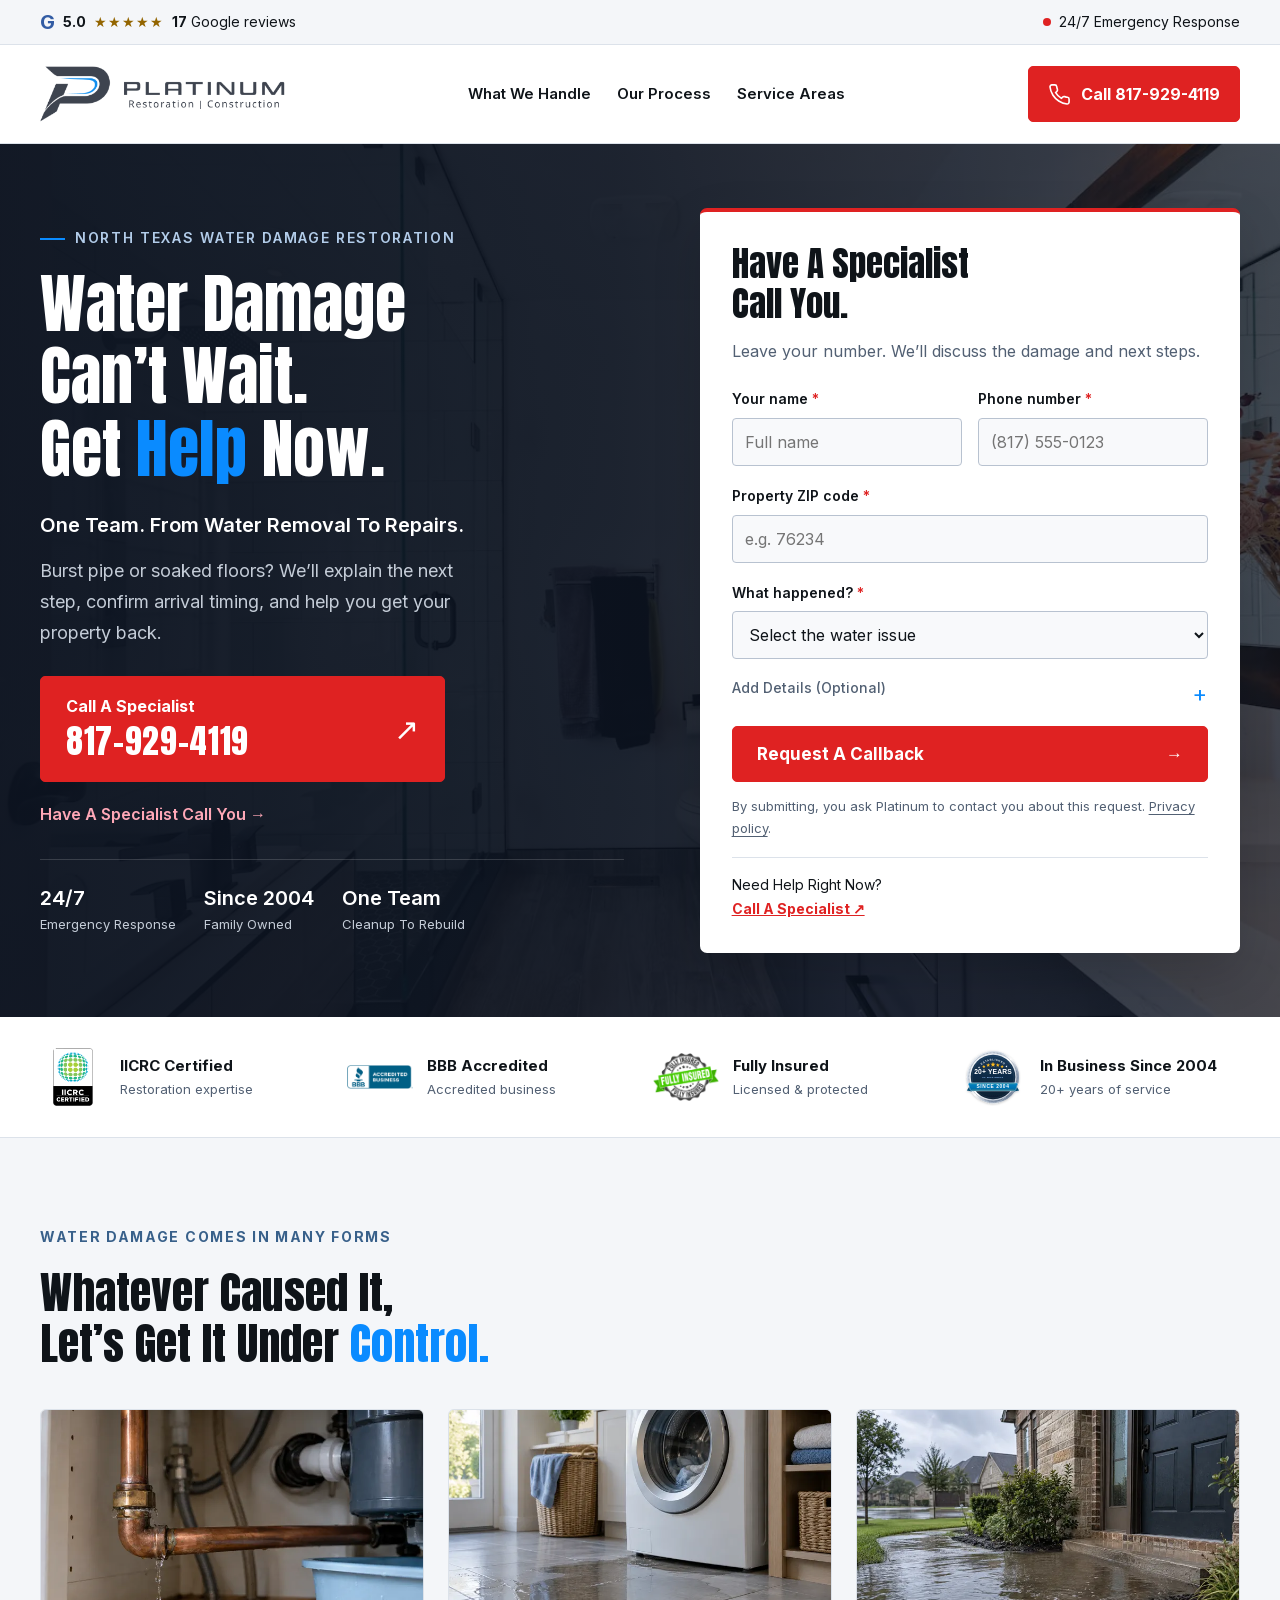
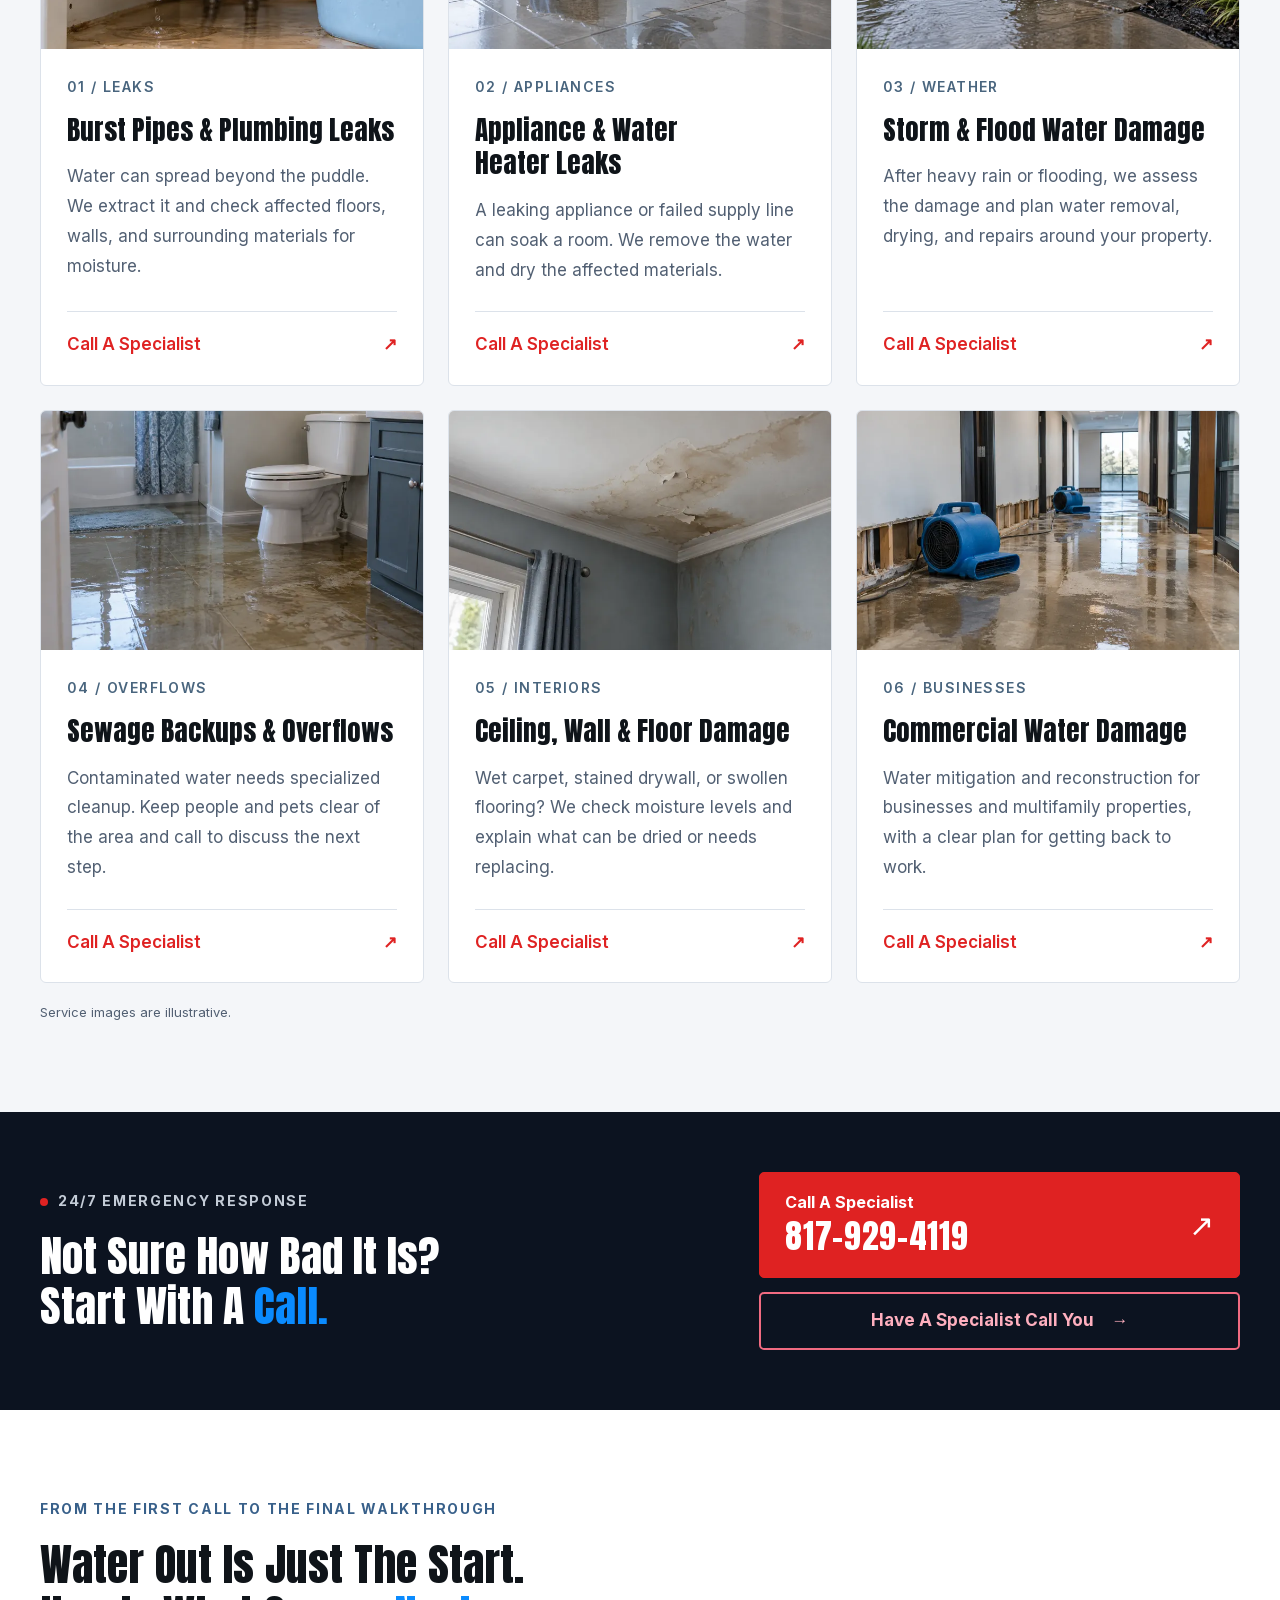
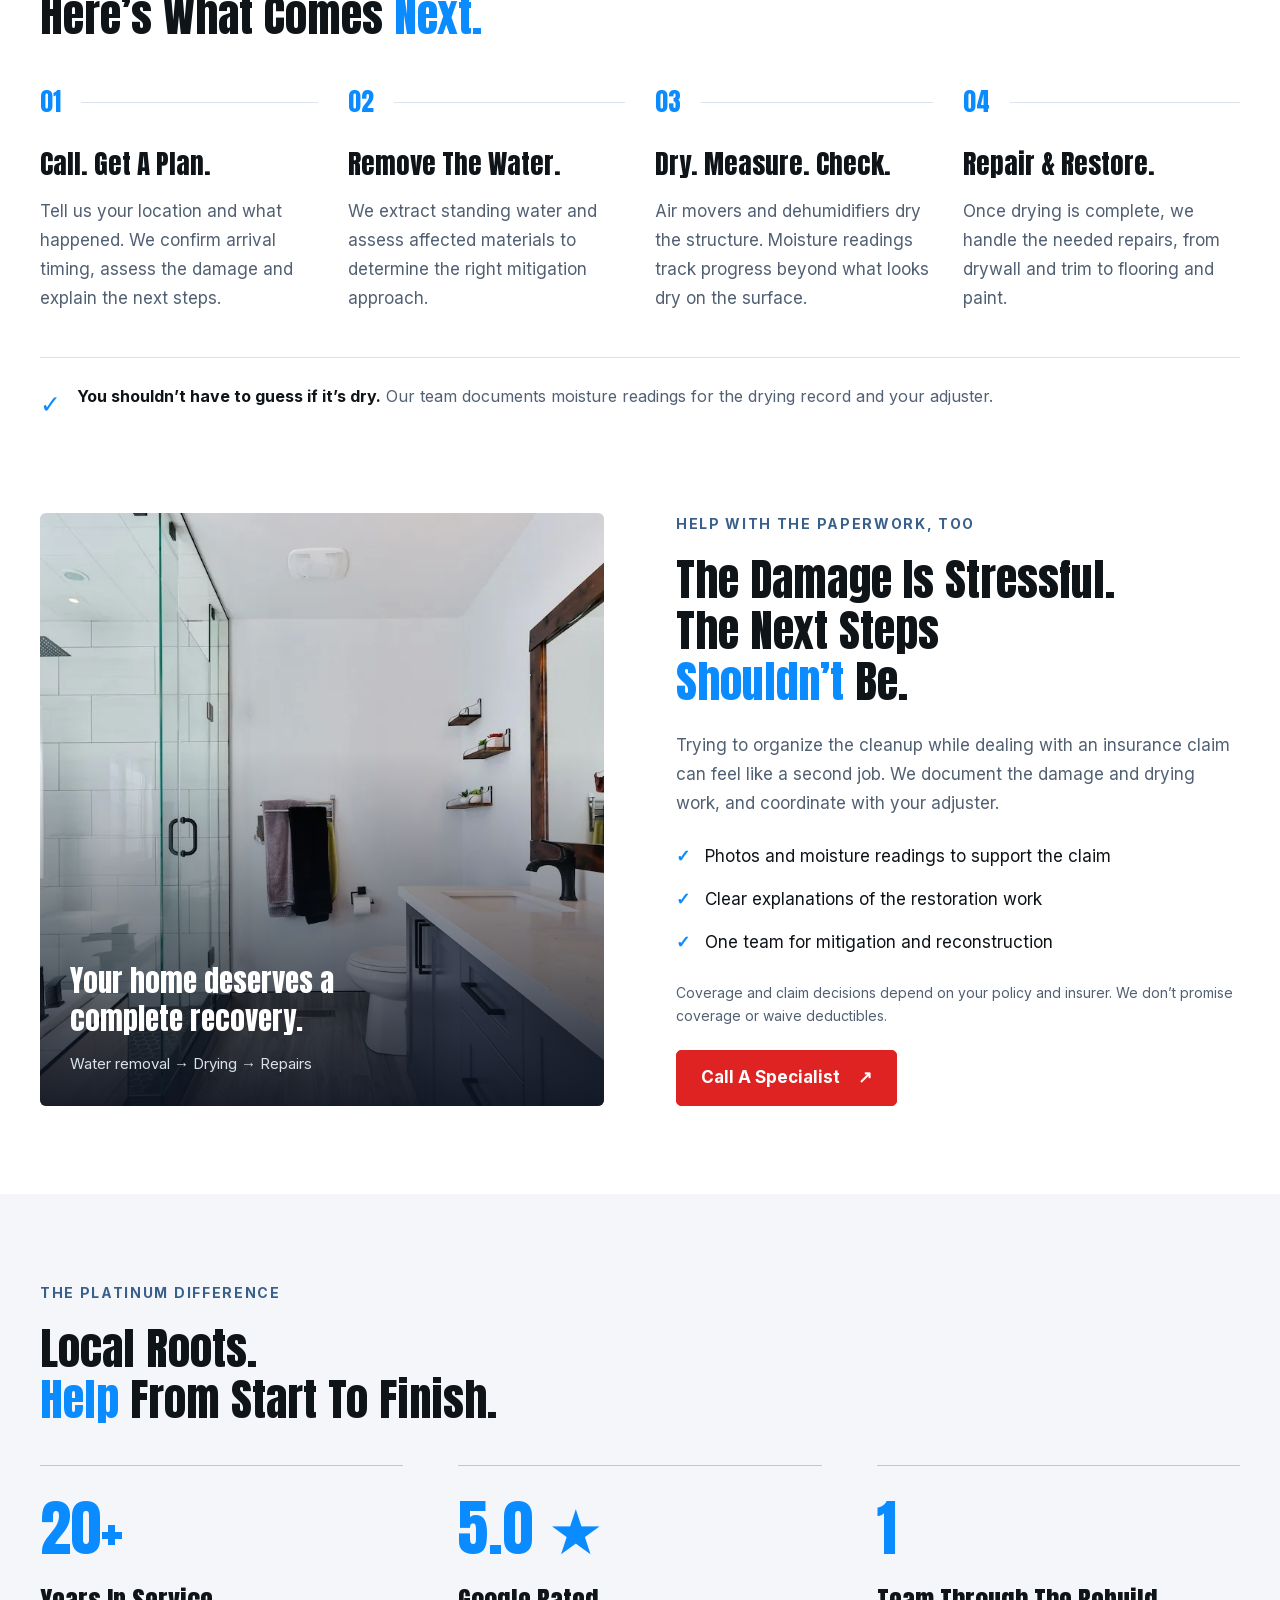
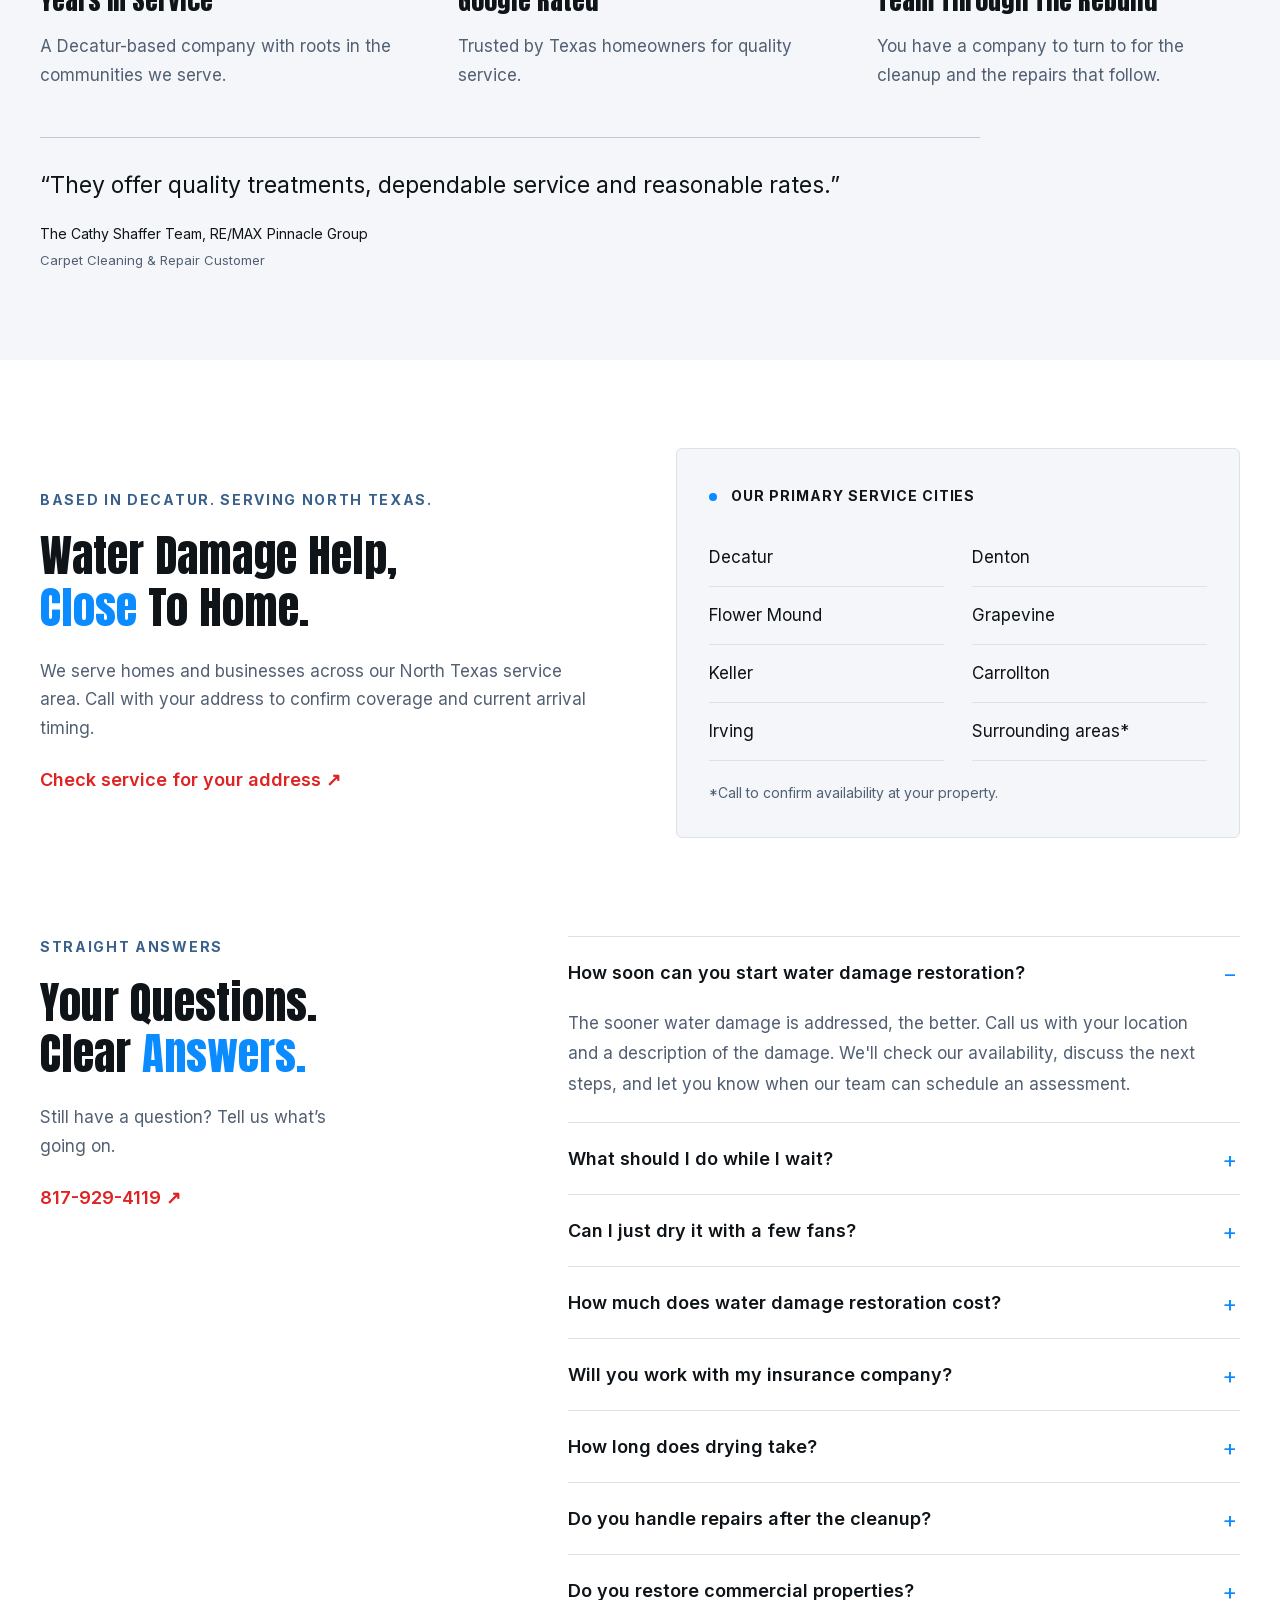
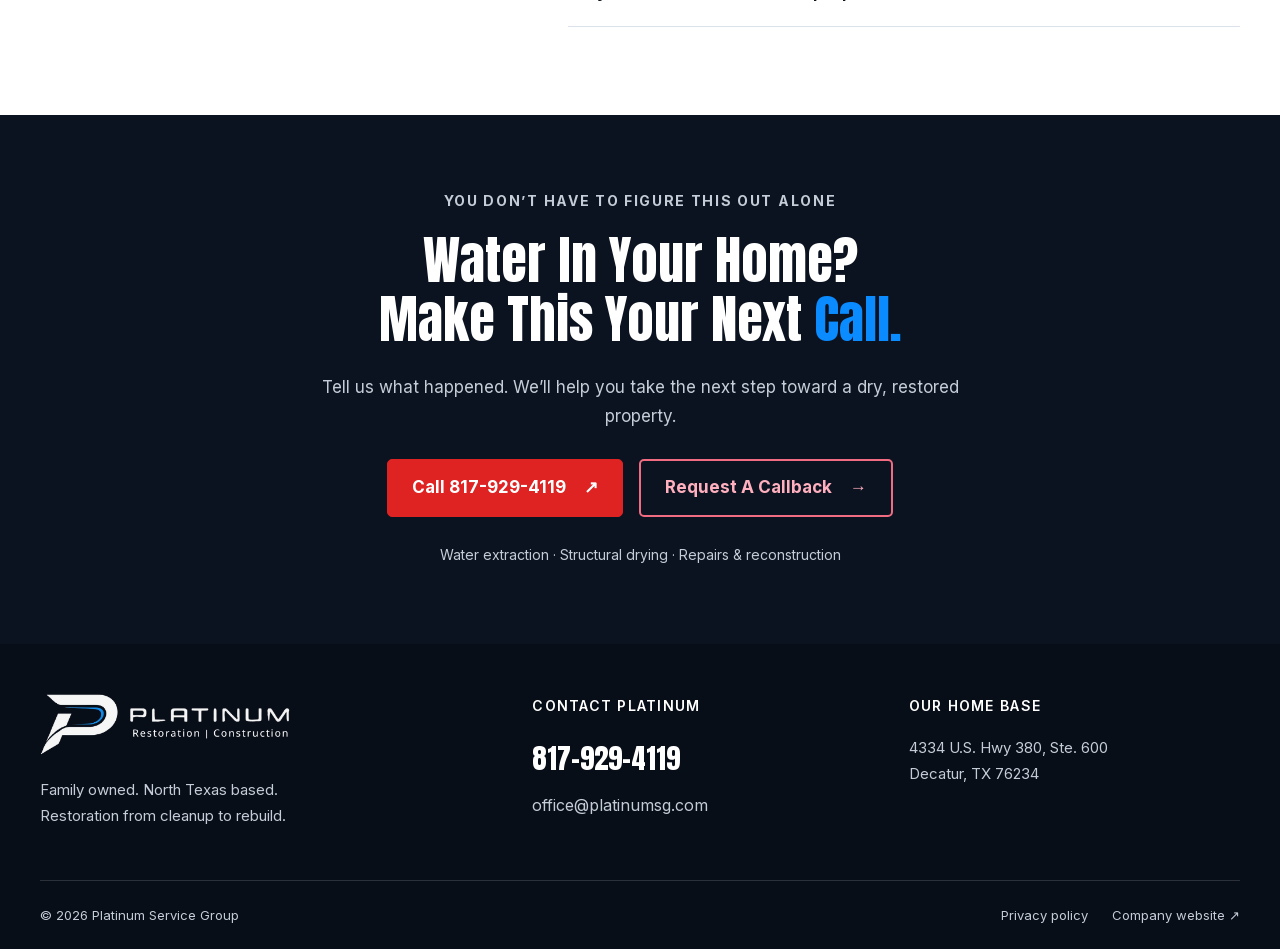
==== index.html @ e6ba88dd "first commit" ====
<!doctype html>

<html lang="en">
  <head>
    <meta charset="utf-8" />
    <meta content="width=device-width, initial-scale=1" name="viewport" />
    <link href="./assets/logo.png" rel="icon" />
    <script type="application/ld+json">
      {
        "@context": "https://schema.org",
        "@type": "HomeAndConstructionBusiness",
        "name": "Platinum Service Group",
        "telephone": "+1-817-929-4119",
        "email": "office@platinumsg.com",
        "url": "https://www.platinumsg.com/",
        "foundingDate": "2004",
        "address": {
          "@type": "PostalAddress",
          "streetAddress": "4334 U.S. Hwy 380, Ste. 600",
          "addressLocality": "Decatur",
          "addressRegion": "TX",
          "postalCode": "76234",
          "addressCountry": "US"
        },
        "areaServed": [
          "Decatur",
          "Denton",
          "Flower Mound",
          "Grapevine",
          "Keller",
          "Carrollton",
          "Irving"
        ],
        "hasOfferCatalog": {
          "@type": "OfferCatalog",
          "name": "Water damage restoration",
          "itemListElement": [
            {
              "@type": "Offer",
              "itemOffered": {
                "@type": "Service",
                "name": "Emergency water extraction"
              }
            },
            {
              "@type": "Offer",
              "itemOffered": {
                "@type": "Service",
                "name": "Structural drying and dehumidification"
              }
            },
            {
              "@type": "Offer",
              "itemOffered": {
                "@type": "Service",
                "name": "Water damage repair and reconstruction"
              }
            }
          ]
        }
      }
    </script>

    <meta
      content="Water damage in your North Texas home or business? Call Platinum 24/7 for water extraction, structural drying, insurance coordination and repairs. 817-929-4119."
      name="description"
    />
    <meta content="#0C1320" name="theme-color" />
    <meta
      content="Water damage? Let's get your home back."
      property="og:title"
    />
    <meta
      content="24/7 water damage restoration across North Texas. One team from water removal to repairs."
      property="og:description"
    />
    <meta content="website" property="og:type" />
    <title>
      Water Damage Restoration In North Texas | Platinum Service Group
    </title>

    <!-- Google tag (gtag.js) -->
    <script
      async
      src="https://www.googletagmanager.com/gtag/js?id=G-2SJR2HMK0T"
    ></script>
    <script>
      window.dataLayer = window.dataLayer || [];
      function gtag() {
        dataLayer.push(arguments);
      }
      gtag("js", new Date());

      gtag("config", "G-2SJR2HMK0T");
    </script>
    <!-- Google Ads phone conversion tracking -->
    <script>
      gtag("config", "AW-17642452622/cMzeCOD6ip0dEI7tydxB", {
        phone_conversion_number: "817-929-4119",
      });
    </script>
    <meta content="noindex,nofollow" name="robots" />
    <link
      as="font"
      crossorigin=""
      href="/assets/fonts/anton.woff2"
      rel="preload"
      type="font/woff2"
    />
    <link
      as="font"
      crossorigin=""
      href="/assets/fonts/inter.woff2"
      rel="preload"
      type="font/woff2"
    />
    <link href="/styles.css" rel="stylesheet" />
    <script defer="" src="/app.js"></script>
  </head>
  <body data-sveltekit-preload-data="hover">
    <div>
      <a class="skip" href="#main">Skip to content</a>
      <div class="review-bar">
        <div class="wrap">
          <a
            aria-label="5 out of 5, 17 Google reviews. View reviews"
            href="https://www.google.com/search?q=Platinum+Service+Group+Decatur+TX"
            rel="noopener"
            target="_blank"
            ><span aria-hidden="true" class="google-g">G</span>
            <strong>5.0</strong>
            <span aria-label="5 stars" class="stars">★★★★★</span>
            <span><b>17</b> Google reviews</span></a
          >
          <span class="review-bar-note"
            ><i class="dot"></i>24/7 Emergency Response</span
          >
        </div>
      </div>
      <header>
        <div class="wrap nav">
          <a aria-label="Platinum home" class="brand" href="/"
            ><img
              alt="Platinum Service Group · Restoration &amp; Construction"
              height="64"
              src="/assets/logo.png"
              width="258"
          /></a>
          <nav aria-label="Page navigation">
            <a href="#services">What We Handle</a>
            <a href="#process">Our Process</a>
            <a href="#areas">Service Areas</a>
          </nav>
          <a
            aria-label="Call Platinum at 817-929-4119"
            class="button nav-call"
            data-cta="phone"
            data-placement=""
            href="tel:+18179294119"
            ><svg aria-hidden="true" viewbox="0 0 24 24">
              <path
                d="M22 16.9v3a2 2 0 0 1-2.2 2 19.8 19.8 0 0 1-8.6-3.1 19.5 19.5 0 0 1-6-6A19.8 19.8 0 0 1 2.1 4.2 2 2 0 0 1 4.1 2h3a2 2 0 0 1 2 1.7c.1 1 .4 2 .7 2.9a2 2 0 0 1-.5 2.1L8 10a16 16 0 0 0 6 6l1.3-1.3a2 2 0 0 1 2.1-.5c.9.3 1.9.6 2.9.7a2 2 0 0 1 1.7 2z"
              ></path></svg
            ><span>Call <b>817-929-4119</b></span></a
          >
        </div>
      </header>
      <main id="main">
        <section class="hero">
          <div aria-hidden="true" class="hero-image"></div>
          <div class="wrap hero-grid">
            <div class="hero-copy">
              <div class="eyebrow light">
                <span class="line"></span>North Texas Water Damage Restoration
              </div>
              <h1>
                Water Damage<br />Can’t Wait.<br />Get <span>Help</span> Now.
              </h1>
              <p class="hero-lede">One Team. From Water Removal To Repairs.</p>
              <p class="hero-description">
                Burst pipe or soaked floors? We’ll explain the next step,
                confirm arrival timing, and help you get your property back.
              </p>
              <a
                class="button hero-call"
                data-cta="phone"
                data-placement="hero"
                href="tel:+18179294119"
                ><span>Call A Specialist<strong>817-929-4119</strong></span
                ><span aria-hidden="true">↗</span></a
              >
              <a class="hero-secondary" data-cta="callback" href="#request"
                >Have A Specialist Call You <span aria-hidden="true">→</span></a
              >
              <div class="hero-proof">
                <span><b>24/7</b>Emergency Response</span
                ><span><b>Since 2004</b>Family Owned</span
                ><span><b>One Team</b>Cleanup To Rebuild</span>
              </div>
            </div>
            <div class="request" id="request">
              <div class="form-top">
                <h2>Have A Specialist<br />Call You.</h2>
                <p>
                  Leave your number. We’ll discuss the damage and next steps.
                </p>
              </div>
              <form
                action="https://platinum-backend.vercel.app/api/contact"
                aria-label="Request a water damage callback"
                id="lead-form"
                method="post"
              >
                <input
                  name="service"
                  type="hidden"
                  value="Water damage restoration"
                />
                <input id="gclid" name="gclid" type="hidden" value="" />
                <div class="form-row">
                  <div>
                    <label for="name">Your name <span>*</span></label>
                    <input
                      autocomplete="name"
                      id="name"
                      maxlength="100"
                      name="name"
                      placeholder="Full name"
                      required=""
                    />
                  </div>
                  <div>
                    <label for="phone">Phone number <span>*</span></label>
                    <input
                      autocomplete="tel"
                      id="phone"
                      inputmode="tel"
                      maxlength="25"
                      minlength="10"
                      name="phone"
                      placeholder="(817) 555-0123"
                      required=""
                      type="tel"
                    />
                  </div>
                </div>
                <div class="zip-row">
                  <div>
                    <label for="zip">Property ZIP code <span>*</span></label>
                    <input
                      autocomplete="postal-code"
                      id="zip"
                      inputmode="numeric"
                      maxlength="5"
                      name="zip"
                      pattern="[0-9]{5}"
                      placeholder="e.g. 76234"
                      required=""
                      title="Enter a 5-digit ZIP code"
                      type="text"
                    />
                  </div>
                </div>
                <label for="damage">What happened? <span>*</span></label>
                <select id="damage" name="damage" required="">
                  <option value="">Select the water issue</option>
                  <option>Burst pipe or plumbing leak</option>
                  <option>Appliance or water heater leak</option>
                  <option>Storm or flood damage</option>
                  <option>Ceiling or roof leak</option>
                  <option>Sewage backup or overflow</option>
                  <option>Other / not sure</option>
                </select>
                <details class="optional-details">
                  <summary>Add Details (Optional)</summary>
                  <label for="message">Tell us a little more</label
                  ><textarea
                    id="message"
                    maxlength="2000"
                    name="message"
                    placeholder="Which rooms are affected? Is water still coming in?"
                    rows="2"
                  ></textarea>
                </details>
                <button class="button submit" type="submit">
                  Request A Callback <span aria-hidden="true">→</span>
                </button>
                <p class="consent">
                  By submitting, you ask Platinum to contact you about this
                  request.
                  <a
                    href="https://www.platinumsg.com/privacy-policy.html"
                    rel="noopener"
                    target="_blank"
                    >Privacy policy</a
                  >.
                </p>
                <div class="urgent">
                  Need Help Right Now?
                  <a
                    data-cta="phone"
                    data-placement="hero"
                    href="tel:+18179294119"
                    >Call A Specialist ↗</a
                  >
                </div>
                <div aria-hidden="true" class="honeypot">
                  <label for="website">Leave this empty</label
                  ><input
                    autocomplete="off"
                    id="website"
                    name="website"
                    tabindex="-1"
                  />
                </div>
                <div
                  aria-live="polite"
                  id="form-status"
                  role="status"
                  tabindex="-1"
                ></div>
                <noscript
                  ><p>
                    Please enable JavaScript to request a callback, or call
                    <a
                      data-cta="phone"
                      data-placement="hero"
                      href="tel:+18179294119"
                      >817-929-4119</a
                    >.
                  </p></noscript
                >
              </form>
            </div>
          </div>
        </section>
        <div class="trust-bar">
          <div class="wrap trust-grid">
            <div class="trust-item">
              <div class="trust-badge">
                <img
                  alt="IICRC Certified"
                  class="trust-badge-img"
                  decoding="async"
                  loading="lazy"
                  src="/assets/badges/icrccertifies.png"
                />
              </div>
              <div class="trust-info">
                <strong>IICRC Certified</strong>
                <small>Restoration expertise</small>
              </div>
            </div>
            <div class="trust-item">
              <div class="trust-badge">
                <img
                  alt="BBB Accredited Business"
                  class="trust-badge-img"
                  decoding="async"
                  loading="lazy"
                  src="/assets/badges/BBB.png"
                />
              </div>
              <div class="trust-info">
                <strong>BBB Accredited</strong>
                <small>Accredited business</small>
              </div>
            </div>
            <div class="trust-item">
              <div class="trust-badge">
                <img
                  alt="Fully Insured"
                  class="trust-badge-img"
                  decoding="async"
                  loading="lazy"
                  src="/assets/badges/fullyInsured.png"
                />
              </div>
              <div class="trust-info">
                <strong>Fully Insured</strong>
                <small>Licensed &amp; protected</small>
              </div>
            </div>
            <div class="trust-item">
              <div class="trust-badge">
                <img
                  alt="In Business Since 2004"
                  class="trust-badge-img"
                  decoding="async"
                  loading="lazy"
                  src="/assets/badges/since2004.svg"
                />
              </div>
              <div class="trust-info">
                <strong>In Business Since 2004</strong>
                <small>20+ years of service</small>
              </div>
            </div>
          </div>
        </div>
        <section class="section services" id="services">
          <div class="wrap">
            <div class="section-head">
              <div>
                <div class="eyebrow">WATER DAMAGE COMES IN MANY FORMS</div>
                <h2>
                  Whatever Caused It,<br />Let’s Get It Under
                  <span>Control.</span>
                </h2>
              </div>
            </div>
            <div class="service-grid">
              <article class="service-card">
                <img
                  alt="Illustration of a leaking pipe under a sink"
                  class="service-photo"
                  decoding="async"
                  height="400"
                  loading="lazy"
                  src="/assets/service-pipe.webp"
                  width="640"
                />
                <div class="service-card-copy">
                  <span class="service-icon">01 / LEAKS</span>
                  <h3>Burst Pipes &amp; Plumbing Leaks</h3>
                  <p>
                    Water can spread beyond the puddle. We extract it and check
                    affected floors, walls, and surrounding materials for
                    moisture.
                  </p>
                  <a
                    class="service-cta"
                    data-cta="phone"
                    data-placement="services"
                    href="tel:+18179294119"
                    >Call A Specialist <span aria-hidden="true">↗</span></a
                  >
                </div>
              </article>
              <article class="service-card">
                <img
                  alt="Illustration of water leaking around a washing machine"
                  class="service-photo"
                  decoding="async"
                  height="400"
                  loading="lazy"
                  src="/assets/service-appliance.webp"
                  width="640"
                />
                <div class="service-card-copy">
                  <span class="service-icon">02 / APPLIANCES</span>
                  <h3>Appliance &amp; Water Heater Leaks</h3>
                  <p>
                    A leaking appliance or failed supply line can soak a room.
                    We remove the water and dry the affected materials.
                  </p>
                  <a
                    class="service-cta"
                    data-cta="phone"
                    data-placement="services"
                    href="tel:+18179294119"
                    >Call A Specialist <span aria-hidden="true">↗</span></a
                  >
                </div>
              </article>
              <article class="service-card">
                <img
                  alt="Illustration of rainwater around a home after a storm"
                  class="service-photo"
                  decoding="async"
                  height="400"
                  loading="lazy"
                  src="/assets/service-storm.webp"
                  width="640"
                />
                <div class="service-card-copy">
                  <span class="service-icon">03 / WEATHER</span>
                  <h3>Storm &amp; Flood Water Damage</h3>
                  <p>
                    After heavy rain or flooding, we assess the damage and plan
                    water removal, drying, and repairs around your property.
                  </p>
                  <a
                    class="service-cta"
                    data-cta="phone"
                    data-placement="services"
                    href="tel:+18179294119"
                    >Call A Specialist <span aria-hidden="true">↗</span></a
                  >
                </div>
              </article>
              <article class="service-card">
                <img
                  alt="Illustration of bathroom water damage after an overflow"
                  class="service-photo"
                  decoding="async"
                  height="400"
                  loading="lazy"
                  src="/assets/service-sewage.webp"
                  width="640"
                />
                <div class="service-card-copy">
                  <span class="service-icon">04 / OVERFLOWS</span>
                  <h3>Sewage Backups &amp; Overflows</h3>
                  <p>
                    Contaminated water needs specialized cleanup. Keep people
                    and pets clear of the area and call to discuss the next
                    step.
                  </p>
                  <a
                    class="service-cta"
                    data-cta="phone"
                    data-placement="services"
                    href="tel:+18179294119"
                    >Call A Specialist <span aria-hidden="true">↗</span></a
                  >
                </div>
              </article>
              <article class="service-card">
                <img
                  alt="Illustration of water stains and peeling ceiling paint"
                  class="service-photo"
                  decoding="async"
                  height="400"
                  loading="lazy"
                  src="/assets/service-ceiling.webp"
                  width="640"
                />
                <div class="service-card-copy">
                  <span class="service-icon">05 / INTERIORS</span>
                  <h3>Ceiling, Wall &amp; Floor Damage</h3>
                  <p>
                    Wet carpet, stained drywall, or swollen flooring? We check
                    moisture levels and explain what can be dried or needs
                    replacing.
                  </p>
                  <a
                    class="service-cta"
                    data-cta="phone"
                    data-placement="services"
                    href="tel:+18179294119"
                    >Call A Specialist <span aria-hidden="true">↗</span></a
                  >
                </div>
              </article>
              <article class="service-card">
                <img
                  alt="Illustration of drying equipment in a commercial corridor"
                  class="service-photo"
                  decoding="async"
                  height="400"
                  loading="lazy"
                  src="/assets/service-commercial.webp"
                  width="640"
                />
                <div class="service-card-copy">
                  <span class="service-icon">06 / BUSINESSES</span>
                  <h3>Commercial Water Damage</h3>
                  <p>
                    Water mitigation and reconstruction for businesses and
                    multifamily properties, with a clear plan for getting back
                    to work.
                  </p>
                  <a
                    class="service-cta"
                    data-cta="phone"
                    data-placement="services"
                    href="tel:+18179294119"
                    >Call A Specialist <span aria-hidden="true">↗</span></a
                  >
                </div>
              </article>
            </div>
            <p class="image-note">Service images are illustrative.</p>
          </div>
        </section>
        <section aria-labelledby="call-banner-title" class="call-banner">
          <div class="wrap banner-grid">
            <div>
              <div class="eyebrow light">
                <i class="dot"></i>24/7 Emergency Response
              </div>
              <h2 id="call-banner-title">
                Not Sure How Bad It Is?<br />Start With A <span>Call.</span>
              </h2>
            </div>
            <div class="banner-actions">
              <a
                class="button call-number"
                data-cta="phone"
                data-placement="call-banner"
                href="tel:+18179294119"
                ><span>Call A Specialist<strong>817-929-4119</strong></span
                ><span aria-hidden="true">↗</span></a
              ><a class="button outline" data-cta="callback" href="#request"
                >Have A Specialist Call You <span aria-hidden="true">→</span></a
              >
            </div>
          </div>
        </section>
        <section class="section process" id="process">
          <div class="wrap">
            <div class="eyebrow light">
              FROM THE FIRST CALL TO THE FINAL WALKTHROUGH
            </div>
            <div class="section-head">
              <h2>
                Water Out Is Just The Start.<br />Here’s What Comes
                <span>Next.</span>
              </h2>
            </div>
            <div class="steps">
              <article>
                <div class="step-number">01</div>
                <h3>Call. Get A Plan.</h3>
                <p>
                  Tell us your location and what happened. We confirm arrival
                  timing, assess the damage and explain the next steps.
                </p>
              </article>
              <article>
                <div class="step-number">02</div>
                <h3>Remove The Water.</h3>
                <p>
                  We extract standing water and assess affected materials to
                  determine the right mitigation approach.
                </p>
              </article>
              <article>
                <div class="step-number">03</div>
                <h3>Dry. Measure. Check.</h3>
                <p>
                  Air movers and dehumidifiers dry the structure. Moisture
                  readings track progress beyond what looks dry on the surface.
                </p>
              </article>
              <article>
                <div class="step-number">04</div>
                <h3>Repair &amp; Restore.</h3>
                <p>
                  Once drying is complete, we handle the needed repairs, from
                  drywall and trim to flooring and paint.
                </p>
              </article>
            </div>
            <div class="process-note">
              <span class="check">✓</span>
              <p>
                <strong>You shouldn’t have to guess if it’s dry.</strong> Our
                team documents moisture readings for the drying record and your
                adjuster.
              </p>
            </div>
          </div>
        </section>
        <section class="section insurance">
          <div class="wrap split photo-split">
            <div class="photo">
              <img
                alt="Residential bathroom interior"
                height="800"
                loading="lazy"
                src="/assets/interior.webp"
                width="1200"
              />
              <div class="photo-label">
                <b>Your home deserves a complete recovery.</b>
                <span>Water removal → Drying → Repairs</span>
              </div>
            </div>
            <div>
              <div class="eyebrow">HELP WITH THE PAPERWORK, TOO</div>
              <h2>
                The Damage Is Stressful.<br />The Next Steps<br /><span
                  >Shouldn’t</span
                >
                Be.
              </h2>
              <p>
                Trying to organize the cleanup while dealing with an insurance
                claim can feel like a second job. We document the damage and
                drying work, and coordinate with your adjuster.
              </p>
              <ul class="checks">
                <li>Photos and moisture readings to support the claim</li>
                <li>Clear explanations of the restoration work</li>
                <li>One team for mitigation and reconstruction</li>
              </ul>
              <p class="fine">
                Coverage and claim decisions depend on your policy and insurer.
                We don’t promise coverage or waive deductibles.
              </p>
              <a
                class="button"
                data-cta="phone"
                data-placement="section"
                href="tel:+18179294119"
                >Call A Specialist <span aria-hidden="true">↗</span></a
              >
            </div>
          </div>
        </section>
        <section class="why section">
          <div class="wrap">
            <div class="eyebrow">THE PLATINUM DIFFERENCE</div>
            <div class="section-head">
              <h2>Local Roots.<br /><span>Help</span> From Start To Finish.</h2>
            </div>
            <div class="why-grid">
              <article>
                <strong>20+</strong>
                <h3>Years In Service</h3>
                <p>
                  A Decatur-based company with roots in the communities we
                  serve.
                </p>
              </article>
              <article>
                <strong>5.0 ★</strong>
                <h3>Google Rated</h3>
                <p>Trusted by Texas homeowners for quality service.</p>
              </article>
              <article>
                <strong>1</strong>
                <h3>Team Through The Rebuild</h3>
                <p>
                  You have a company to turn to for the cleanup and the repairs
                  that follow.
                </p>
              </article>
            </div>
            <div class="review">
              <div>
                <blockquote>
                  “They offer quality treatments, dependable service and
                  reasonable rates.”
                </blockquote>
                <p>
                  The Cathy Shaffer Team, RE/MAX Pinnacle Group<span
                    >Carpet Cleaning &amp; Repair Customer</span
                  >
                </p>
              </div>
            </div>
          </div>
        </section>
        <section class="section areas" id="areas">
          <div class="wrap split">
            <div>
              <div class="eyebrow">BASED IN DECATUR. SERVING NORTH TEXAS.</div>
              <h2>Water Damage Help,<br /><span>Close</span> To Home.</h2>
              <p>
                We serve homes and businesses across our North Texas service
                area. Call with your address to confirm coverage and current
                arrival timing.
              </p>
              <a
                class="text-link"
                data-cta="phone"
                data-placement="areas"
                href="tel:+18179294119"
                >Check service for your address ↗</a
              >
            </div>
            <div class="area-panel">
              <span class="area-label"
                ><i class="dot"></i> OUR PRIMARY SERVICE CITIES</span
              >
              <div class="cities">
                <span>Decatur</span> <span>Denton</span>
                <span>Flower Mound</span> <span>Grapevine</span>
                <span>Keller</span> <span>Carrollton</span> <span>Irving</span>
                <span>Surrounding areas*</span>
              </div>
              <p>*Call to confirm availability at your property.</p>
            </div>
          </div>
        </section>
        <section class="section faq" id="questions">
          <div class="wrap faq-grid">
            <div>
              <div class="eyebrow">STRAIGHT ANSWERS</div>
              <h2>Your Questions.<br />Clear <span>Answers.</span></h2>
              <p>Still have a question? Tell us what’s going on.</p>
              <a
                class="text-link"
                data-cta="phone"
                data-placement="questions"
                href="tel:+18179294119"
                >817-929-4119 ↗</a
              >
            </div>
            <div class="questions">
              <details open="">
                <summary>
                  How soon can you start water damage restoration?
                </summary>
                <p>
                  The sooner water damage is addressed, the better. Call us with
                  your location and a description of the damage. We'll check our
                  availability, discuss the next steps, and let you know when
                  our team can schedule an assessment.
                </p>
              </details>
              <details>
                <summary>What should I do while I wait?</summary>
                <p>
                  Keep people and pets out of the affected area. If you can
                  reach the water shutoff safely, stop the source. Don’t enter
                  standing water near electrical equipment or walk beneath a
                  sagging ceiling. Call us and explain what you’re seeing. If
                  there is an immediate danger, contact emergency services.
                </p>
              </details>
              <details>
                <summary>Can I just dry it with a few fans?</summary>
                <p>
                  Surface drying may leave moisture under flooring or inside
                  walls. A professional assessment checks affected materials and
                  helps determine what equipment and repairs are needed. We use
                  moisture readings to follow the drying progress.
                </p>
              </details>
              <details>
                <summary>How much does water damage restoration cost?</summary>
                <p>
                  It depends on the area affected, the materials involved, the
                  water conditions and the repairs needed. An assessment helps
                  establish the scope. Call us to discuss your situation and the
                  next step.
                </p>
              </details>
              <details>
                <summary>Will you work with my insurance company?</summary>
                <p>
                  Yes. We document the damage and restoration work and
                  coordinate with your adjuster. Your insurer determines
                  coverage based on your policy and the cause of the loss.
                </p>
              </details>
              <details>
                <summary>How long does drying take?</summary>
                <p>
                  The timeline depends on how much water is present and which
                  materials are affected. We check moisture readings during
                  drying and use those results to determine when the structure
                  is ready for the next step.
                </p>
              </details>
              <details>
                <summary>Do you handle repairs after the cleanup?</summary>
                <p>
                  Yes. Platinum provides reconstruction as well as water
                  mitigation, including affected flooring, drywall, trim and
                  paint. We’ll discuss the repair scope after assessing the
                  damage.
                </p>
              </details>
              <details>
                <summary>Do you restore commercial properties?</summary>
                <p>
                  Yes. We provide water damage mitigation and reconstruction for
                  commercial and multifamily properties as well as homes. Call
                  with your property type, location and the extent of the
                  damage.
                </p>
              </details>
            </div>
          </div>
        </section>
        <section class="final-cta">
          <div class="wrap">
            <div class="eyebrow light">
              YOU DON’T HAVE TO FIGURE THIS OUT ALONE
            </div>
            <h2>
              Water In Your Home?<br />Make This Your Next <span>Call.</span>
            </h2>
            <p>
              Tell us what happened. We’ll help you take the next step toward a
              dry, restored property.
            </p>
            <div class="final-actions">
              <a
                class="button"
                data-cta="phone"
                data-placement="final-cta"
                href="tel:+18179294119"
                >Call 817-929-4119 <span aria-hidden="true">↗</span></a
              >
              <a class="button outline" data-cta="callback" href="#request"
                >Request A Callback <span aria-hidden="true">→</span></a
              >
            </div>
            <span class="final-note"
              >Water extraction · Structural drying · Repairs &amp;
              reconstruction</span
            >
          </div>
        </section>
      </main>
      <footer>
        <div class="wrap footer-grid">
          <div>
            <img
              alt="Platinum Service Group · Restoration &amp; Construction"
              height="62"
              src="/assets/logo-white.png"
              width="250"
            />
            <p>
              Family owned. North Texas based.<br />Restoration from cleanup to
              rebuild.
            </p>
          </div>
          <div>
            <strong>CONTACT PLATINUM</strong>
            <a data-cta="phone" data-placement="" href="tel:+18179294119"
              >817-929-4119</a
            >
            <a href="mailto:office@platinumsg.com">office@platinumsg.com</a>
          </div>
          <div>
            <strong>OUR HOME BASE</strong>
            <p>4334 U.S. Hwy 380, Ste. 600<br />Decatur, TX 76234</p>
          </div>
        </div>
        <div class="wrap footer-bottom">
          <span>© 2026 Platinum Service Group</span>
          <div>
            <a href="https://www.platinumsg.com/privacy-policy.html"
              >Privacy policy</a
            >
            <a href="https://www.platinumsg.com/">Company website ↗</a>
          </div>
        </div>
      </footer>
      <div class="mobile-bar">
        <div class="mobile-call-status">
          <i class="dot"></i>
          <span>WATER DAMAGE?<strong>We’re available 24/7.</strong></span>
        </div>
        <a
          aria-label="Call Platinum now at 817-929-4119"
          class="button"
          data-cta="phone"
          data-placement="sticky"
          href="tel:+18179294119"
          ><svg aria-hidden="true" viewbox="0 0 24 24">
            <path
              d="M22 16.9v3a2 2 0 0 1-2.2 2 19.8 19.8 0 0 1-8.6-3.1 19.5 19.5 0 0 1-6-6A19.8 19.8 0 0 1 2.1 4.2 2 2 0 0 1 4.1 2h3a2 2 0 0 1 2 1.7c.1 1 .4 2 .7 2.9a2 2 0 0 1-.5 2.1L8 10a16 16 0 0 0 6 6l1.3-1.3a2 2 0 0 1 2.1-.5c.9.3 1.9.6 2.9.7a2 2 0 0 1 1.7 2z"
            ></path>
          </svg>
          <span>CALL NOW<strong>817-929-4119</strong></span></a
        >
      </div>
    </div>
  </body>
</html>
---- styles.css ----
@font-face {
  font-family: Inter;
  src: url("/assets/fonts/inter.woff2") format("woff2");
  font-weight: 400 700;
  font-display: swap;
}
@font-face {
  font-family: Anton;
  src: url("/assets/fonts/anton.woff2") format("woff2");
  font-weight: 400;
  font-display: swap;
}
:root {
  --navy: #0c1320;
  --ink: #0f1419;
  --blue: #0a8bff;
  --blue-light: #0a8bff;
  --red: #df2222;
  --red-hover: #b91919;
  --muted: #526073;
  --fog: #f4f6f9;
  --line: #dce2ea;
  --silver: #c4ccd7;
}
* {
  box-sizing: border-box;
}
html {
  scroll-behavior: smooth;
  scroll-padding-top: 110px;
}
body {
  margin: 0;
  font:
    17px/1.7 Inter,
    Arial,
    sans-serif;
  color: var(--ink);
  background: white;
}
a {
  color: inherit;
}
button,
input,
select,
textarea {
  font: inherit;
}
button,
a,
input,
select,
textarea,
summary {
  -webkit-tap-highlight-color: transparent;
}
a,
button {
  touch-action: manipulation;
}
a:focus-visible,
button:focus-visible,
summary:focus-visible {
  outline: 3px solid var(--blue);
  outline-offset: 5px;
}
img {
  max-width: 100%;
  display: block;
}
svg {
  width: 23px;
  height: 23px;
  fill: none;
  stroke: currentColor;
  stroke-width: 1.7;
  flex: none;
}
.wrap {
  width: min(1200px, calc(100% - 80px));
  margin-inline: auto;
}
h1,
h2,
h3 {
  font-family: Anton, Arial, sans-serif;
  font-weight: 400;
  line-height: 1.14;
  letter-spacing: -0.025em;
  text-wrap: balance;
  margin: 0 0 24px;
}
h1 {
  font-size: clamp(58px, 5.3vw, 78px);
}
h2 {
  font-size: clamp(36px, 3.5vw, 50px);
}
h3 {
  font-size: 27px;
  line-height: 1.25;
  margin-bottom: 16px;
}
h1 span {
  color: var(--blue-light);
}
h2 span {
  color: var(--blue);
}
p {
  margin: 0 0 22px;
}
.section {
  padding: 88px 0;
}
.split {
  display: grid;
  grid-template-columns: 1fr 1fr;
  gap: 72px;
  align-items: center;
}
.eyebrow {
  font-size: 14px;
  font-weight: 700;
  letter-spacing: 0.12em;
  line-height: 1.5;
  text-transform: uppercase;
  color: #38608a;
  margin-bottom: 20px;
}
.eyebrow.light {
  color: var(--silver);
}
.dot {
  display: inline-block;
  width: 8px;
  height: 8px;
  border-radius: 50%;
  background: var(--red);
  margin-right: 10px;
  flex: none;
}
.line {
  display: inline-block;
  vertical-align: middle;
  width: 25px;
  height: 2px;
  background: var(--blue-light);
  margin-right: 10px;
}
.button {
  display: inline-flex;
  gap: 18px;
  justify-content: center;
  align-items: center;
  min-height: 56px;
  padding: 15px 24px;
  font-size: 17px;
  font-weight: 700;
  line-height: 1.4;
  color: #fff;
  background: var(--red);
  border: 1px solid var(--red);
  border-radius: 5px;
  text-decoration: none;
  cursor: pointer;
  transition: background 0.16s;
}
.button:hover {
  background: var(--red-hover);
  border-color: var(--red-hover);
}
.button:disabled {
  cursor: wait;
  opacity: 0.75;
}
.outline {
  color: var(--red);
  background: transparent;
  border: 2px solid var(--red);
}
.outline:hover {
  color: #fff;
}
.text-link,
.hero-secondary,
.service-cta {
  font-size: 18px;
  font-weight: 600;
  text-decoration: none;
  color: var(--red);
  text-underline-offset: 5px;
}
.text-link:hover,
.hero-secondary:hover,
.service-cta:hover {
  text-decoration: underline;
}
.review-bar {
  background: var(--fog);
  border-bottom: 1px solid var(--line);
  font-size: 14px;
}
.review-bar .wrap {
  display: flex;
  justify-content: space-between;
  align-items: center;
  min-height: 44px;
  gap: 24px;
}
.review-bar a {
  display: flex;
  gap: 8px;
  align-items: center;
  text-decoration: none;
}
.google-g {
  font-weight: 700;
  color: #325ca4;
  font-size: 20px;
}
.stars {
  color: #936500;
  letter-spacing: 1px;
}
.review-bar-note {
  font-size: 14px;
  display: flex;
  align-items: center;
}
.review-bar-note .dot {
  margin-right: 8px;
}
header {
  position: sticky;
  top: 0;
  z-index: 20;
  background: #fff;
  border-bottom: 1px solid var(--line);
}
.nav {
  height: 98px;
  display: flex;
  align-items: center;
  justify-content: space-between;
  gap: 24px;
}
.brand img {
  width: 245px;
  height: auto;
}
.nav nav {
  display: flex;
  gap: 26px;
  font-size: 15px;
  font-weight: 600;
}
.nav nav a {
  text-decoration: none;
  white-space: nowrap;
}
.nav nav a:hover {
  color: var(--blue);
}
.nav-call {
  font-size: 16px;
  white-space: nowrap;
  gap: 10px;
  padding: 14px 19px;
}
.hero {
  background: var(--navy);
  color: #fff;
  position: relative;
  overflow: hidden;
}
.hero-image {
  position: absolute;
  inset: 0;
  background:
    linear-gradient(
      90deg,
      rgba(12, 19, 32, 0.97),
      rgba(12, 19, 32, 0.91) 48%,
      rgba(12, 19, 32, 0.74)
    ),
    url("/assets/interior.webp") center/cover;
}
.hero-grid {
  position: relative;
  display: grid;
  grid-template-columns: 1.08fr 1fr;
  gap: 76px;
  padding-top: 64px;
  padding-bottom: 64px;
  align-items: center;
}
.hero-copy > .eyebrow {
  color: #b2cce9;
  max-width: 420px;
}
.hero-lede {
  font-size: 20px;
  line-height: 1.5;
  font-weight: 600;
  max-width: 420px;
  margin-bottom: 16px;
}
.hero-description {
  font-size: 18px;
  color: var(--silver);
  max-width: 450px;
  margin-bottom: 28px;
}
.hero-call,
.call-number {
  width: 100%;
  justify-content: space-between;
  text-align: left;
  max-width: 405px;
  padding: 18px 25px;
  font-size: 16px;
}
.hero-call strong,
.call-number strong {
  font-family: Anton, sans-serif;
  font-size: 34px;
  line-height: 1.35;
  display: block;
  font-weight: 500;
  letter-spacing: 0.02em;
}
.hero-call > span:last-child,
.call-number > span:last-child {
  font-size: 30px;
  font-weight: 400;
}
.hero-secondary {
  display: block;
  width: fit-content;
  color: #ffa8b7;
  margin-top: 19px;
  font-size: 16px;
}
.hero-proof {
  display: flex;
  gap: 28px;
  border-top: 1px solid #ffffff28;
  margin-top: 30px;
  padding-top: 22px;
}
.hero-proof span {
  font-size: 13px;
  color: var(--silver);
  line-height: 1.6;
}
.hero-proof b {
  display: block;
  color: white;
  font-size: 20px;
  font-weight: 600;
}
.request {
  background: white;
  color: var(--ink);
  padding: 32px;
  border-radius: 7px;
  border-top: 4px solid var(--red);
  scroll-margin-top: 110px;
  box-shadow: 0 18px 50px #0002;
}
.form-top h2 {
  font-size: 35px;
  line-height: 1.15;
  margin-bottom: 14px;
}
.form-top p {
  font-size: 16px;
  line-height: 1.6;
  color: var(--muted);
  margin-bottom: 23px;
}
.form-row {
  display: grid;
  grid-template-columns: 1fr 1fr;
  gap: 16px;
}
label {
  display: block;
  font-size: 14px;
  font-weight: 600;
  margin: 0 0 7px;
}
label span {
  color: var(--red);
}
input,
select,
textarea {
  display: block;
  width: 100%;
  max-width: 100%;
  min-width: 0;
  background: #f8f9fb;
  border: 1px solid #b8c2d0;
  border-radius: 4px;
  padding: 11px 12px;
  font-size: 16px;
  line-height: 1.5;
  color: var(--ink);
  margin-bottom: 18px;
}
input,
select {
  min-height: 48px;
}
input:focus,
select:focus,
textarea:focus {
  outline: 2px solid var(--blue);
  outline-offset: 2px;
}
textarea {
  resize: vertical;
}
.optional-details {
  border: 0;
  margin-bottom: 19px;
}
.optional-details summary {
  font-size: 14px;
  font-weight: 500;
  padding: 0 22px 0 0;
  color: var(--muted);
  min-height: 30px;
}
.optional-details summary:after {
  top: 0;
  right: 1px;
}
.optional-details label {
  margin-top: 12px;
}
.optional-details textarea {
  margin-bottom: 0;
}
.submit {
  width: 100%;
  justify-content: space-between;
  font-size: 17px;
}
.consent {
  font-size: 13px;
  color: var(--muted);
  line-height: 1.65;
  margin: 14px 0 18px;
}
.consent a {
  text-underline-offset: 3px;
}
.urgent {
  border-top: 1px solid var(--line);
  padding-top: 15px;
  font-size: 14px;
  line-height: 1.7;
}
.urgent a {
  color: var(--red);
  font-weight: 700;
  display: block;
}
.honeypot {
  display: none;
}
#form-status:not(:empty) {
  margin-top: 18px;
  padding: 14px;
  background: #fff1f3;
  border-left: 3px solid var(--red);
  font-size: 15px;
  line-height: 1.6;
}
#form-status a {
  color: var(--red);
  font-weight: 700;
}
.field-error {
  color: var(--red);
  font-size: 13px;
  line-height: 1.4;
  margin: -10px 0 14px;
  font-weight: 600;
}
input[aria-invalid="true"],
select[aria-invalid="true"],
textarea[aria-invalid="true"] {
  border-color: var(--red);
  background: #fff9f9;
}
input[aria-invalid="true"]:focus,
select[aria-invalid="true"]:focus,
textarea[aria-invalid="true"]:focus {
  outline: 2px solid var(--red);
  outline-offset: 2px;
}
.trust-bar {
  border-bottom: 1px solid var(--line);
  background: white;
}
.trust-grid {
  display: grid;
  grid-template-columns: repeat(4, 1fr);
  gap: 26px;
  padding-block: 30px;
}
.trust-item {
  display: flex;
  gap: 14px;
  align-items: center;
}
.trust-badge {
  width: 66px;
  height: 60px;
  flex: none;
  display: grid;
  place-items: center;
}
.trust-badge img {
  width: auto;
  max-height: 58px;
  object-fit: contain;
}
.trust-info strong {
  font-size: 15px;
  display: block;
  line-height: 1.4;
}
.trust-info small {
  font-size: 13px;
  line-height: 1.5;
  color: var(--muted);
  display: block;
  margin-top: 4px;
}
.section-head {
  margin-bottom: 40px;
}
.section-head h2 {
  margin-bottom: 0;
}
.services {
  background: var(--fog);
}
.service-grid {
  display: grid;
  grid-template-columns: repeat(3, 1fr);
  gap: 24px;
}
.service-card {
  background: white;
  border: 1px solid var(--line);
  border-radius: 6px;
  overflow: hidden;
  display: flex;
  flex-direction: column;
}
.service-photo {
  width: 100%;
  aspect-ratio: 1.6;
  height: auto;
  object-fit: cover;
}
.service-card-copy {
  display: flex;
  flex-direction: column;
  flex: 1;
  padding: 26px;
}
.service-icon {
  font-size: 14px;
  letter-spacing: 0.1em;
  font-weight: 600;
  color: #49657e;
  display: block;
  margin-bottom: 14px;
}
.service-card h3 {
  font-size: 27px;
}
.service-card p {
  font-size: 17px;
  color: var(--muted);
  line-height: 1.75;
  margin-bottom: 26px;
}
.service-cta {
  border-top: 1px solid var(--line);
  display: flex;
  justify-content: space-between;
  padding-top: 18px;
  margin-top: auto;
  font-size: 17px;
}
.image-note {
  font-size: 13px;
  color: var(--muted);
  margin: 18px 0 0;
}
.call-banner {
  padding: 60px 0;
  background: var(--navy);
  color: #fff;
}
.banner-grid {
  display: grid;
  grid-template-columns: 1.35fr 1fr;
  gap: 70px;
  align-items: center;
}
.banner-grid h2 {
  font-size: clamp(38px, 3.4vw, 50px);
  margin: 0;
}
.banner-grid h2 span {
  color: var(--blue-light);
}
.banner-actions {
  display: flex;
  flex-direction: column;
  gap: 14px;
}
.banner-actions .button {
  max-width: none;
  width: 100%;
}
.banner-actions .outline,
.final-actions .outline {
  border-color: #f16b81;
  color: #ffafbe;
}
.banner-actions .outline:hover,
.final-actions .outline:hover {
  color: white;
  background: var(--red);
  border-color: var(--red);
}
.process .eyebrow.light {
  color: #38608a;
}
.steps {
  display: grid;
  grid-template-columns: repeat(4, 1fr);
  gap: 30px;
  margin-top: 40px;
}
.step-number {
  font-family: Anton, sans-serif;
  font-size: 25px;
  display: flex;
  align-items: center;
  gap: 20px;
  color: var(--blue);
  margin-bottom: 24px;
}
.step-number:after {
  content: "";
  height: 1px;
  background: var(--line);
  flex: 1;
}
.steps h3 {
  font-size: 27px;
}
.steps p {
  font-size: 17px;
  color: var(--muted);
}
.process-note {
  border-top: 1px solid var(--line);
  display: flex;
  gap: 16px;
  padding-top: 25px;
  margin-top: 22px;
}
.check {
  color: var(--blue);
  font-size: 25px;
}
.process-note p {
  font-size: 16px;
  color: var(--muted);
  margin: 0;
}
.process-note strong {
  color: var(--ink);
}
.insurance {
  padding-top: 0;
}
.insurance p {
  font-size: 17px;
  color: var(--muted);
}
.photo {
  position: relative;
  overflow: hidden;
  align-self: stretch;
  min-height: 490px;
  border-radius: 6px;
  background: var(--fog);
}
.photo > img {
  position: absolute;
  inset: 0;
  width: 100%;
  height: 100%;
  object-fit: cover;
}
.photo:after {
  content: "";
  position: absolute;
  inset: 40% 0 0;
  background: linear-gradient(transparent, rgba(12, 19, 32, 0.92));
}
.photo-label {
  position: absolute;
  bottom: 30px;
  left: 30px;
  right: 30px;
  z-index: 1;
  color: white;
}
.photo-label b {
  font-family: Anton, sans-serif;
  font-weight: 500;
  font-size: 29px;
  line-height: 1.3;
  display: block;
  max-width: 360px;
}
.photo-label span {
  font-size: 15px;
  display: block;
  margin-top: 12px;
  color: #d9e1eb;
}
.checks {
  list-style: none;
  padding: 0;
  margin: 24px 0;
}
.checks li {
  position: relative;
  padding-left: 29px;
  margin-bottom: 14px;
  font-size: 17px;
}
.checks li:before {
  content: "✓";
  position: absolute;
  left: 0;
  color: var(--blue);
  font-weight: 700;
}
.insurance p.fine {
  font-size: 14px;
  line-height: 1.7;
}
.why {
  background: var(--fog);
}
.why-grid {
  display: grid;
  grid-template-columns: repeat(3, 1fr);
  gap: 55px;
  margin-top: 40px;
}
.why-grid article {
  border-top: 1px solid #bbc8d7;
  padding-top: 25px;
}
.why-grid strong {
  font-family: Anton, sans-serif;
  font-size: 62px;
  line-height: 1.2;
  font-weight: 500;
  color: var(--blue);
}
.why-grid h3 {
  font-size: 26px;
  margin-top: 18px;
}
.why-grid p {
  color: var(--muted);
  font-size: 17px;
}
.review {
  border-top: 1px solid #bbc8d7;
  margin-top: 25px;
  padding-top: 30px;
  max-width: 940px;
}
.review blockquote {
  font-size: 23px;
  line-height: 1.55;
  margin: 0 0 18px;
}
.review p {
  font-size: 14px;
  margin: 0;
}
.review p span {
  display: block;
  color: var(--muted);
  font-size: 13px;
  margin-top: 4px;
}
.areas p {
  color: var(--muted);
}
.area-panel {
  padding: 32px;
  background: var(--fog);
  border: 1px solid var(--line);
  border-radius: 6px;
}
.area-label {
  font-size: 14px;
  letter-spacing: 0.07em;
  font-weight: 700;
}
.area-label .dot {
  background: var(--blue);
}
.cities {
  display: grid;
  grid-template-columns: 1fr 1fr;
  gap: 0 28px;
  margin-top: 20px;
}
.cities span {
  font-size: 17px;
  padding-block: 14px;
  border-bottom: 1px solid var(--line);
}
.area-panel p {
  font-size: 14px;
  margin: 20px 0 0;
}
.faq {
  padding-top: 10px;
}
.faq-grid {
  display: grid;
  grid-template-columns: 0.8fr 1.2fr;
  gap: 80px;
}
.faq-grid > div > p {
  font-size: 17px;
  color: var(--muted);
  max-width: 300px;
}
.questions {
  border-top: 1px solid var(--line);
}
details {
  border-bottom: 1px solid var(--line);
}
summary {
  list-style: none;
  cursor: pointer;
  position: relative;
  padding: 22px 30px 22px 0;
  font-size: 18px;
  font-weight: 600;
  line-height: 1.5;
}
summary::-webkit-details-marker {
  display: none;
}
summary:after {
  content: "+";
  position: absolute;
  right: 3px;
  top: 20px;
  color: var(--blue);
  font-size: 22px;
  font-weight: 400;
}
details[open] > summary:after {
  content: "−";
}
details p {
  font-size: 17px;
  line-height: 1.8;
  color: var(--muted);
  padding-right: 20px;
}
.final-cta {
  background: var(--navy);
  color: #fff;
  text-align: center;
  padding: 75px 0;
}
.final-cta h2 {
  font-size: 52px;
}
.final-cta h2 span {
  color: var(--blue-light);
}
.final-cta p {
  color: var(--silver);
  max-width: 640px;
  margin-inline: auto;
}
.final-actions {
  display: flex;
  gap: 16px;
  justify-content: center;
  margin: 28px 0 23px;
}
.final-note {
  font-size: 14px;
  color: var(--silver);
}
footer {
  background: #080e18;
  color: var(--silver);
  padding: 50px 0 0;
}
.footer-grid {
  display: grid;
  grid-template-columns: 1.35fr 1fr 1fr;
  gap: 45px;
}
.footer-grid img {
  width: 250px;
  height: auto;
  margin-bottom: 22px;
}
.footer-grid p {
  font-size: 15px;
}
.footer-grid strong {
  font-size: 14px;
  font-weight: 600;
  display: block;
  letter-spacing: 0.09em;
  color: white;
  margin-bottom: 18px;
}
.footer-grid a {
  display: block;
  font-size: 16px;
  margin-bottom: 9px;
  text-decoration: none;
}
.footer-grid a[href^="tel"] {
  font-family: Anton, sans-serif;
  font-size: 28px;
  color: #fff;
}
.footer-bottom {
  display: flex;
  justify-content: space-between;
  gap: 25px;
  border-top: 1px solid #ffffff24;
  padding-block: 23px;
  margin-top: 30px;
  font-size: 13px;
}
.footer-bottom > div {
  display: flex;
  gap: 24px;
}
.footer-bottom a {
  text-decoration: none;
}
.mobile-bar {
  display: none;
}
.skip {
  position: fixed;
  top: -100px;
  left: 12px;
  background: white;
  color: var(--ink);
  padding: 12px;
  z-index: 100;
}
.skip:focus {
  top: 10px;
}
.thanks-main {
  min-height: 65vh;
  padding: 80px 0;
  background: var(--fog);
}
.thanks-card {
  max-width: 760px;
  margin: auto;
  text-align: center;
}
.thanks-card h1 {
  font-size: 58px;
}
.thanks-card p {
  font-size: 18px;
}
.thanks-card .button {
  margin: 10px;
}
.thanks-card .eyebrow {
  color: var(--muted);
}
.thanks-steps {
  text-align: left;
  border-top: 1px solid var(--line);
  padding-top: 30px;
  margin-top: 36px;
}
@media (max-width: 1100px) {
  .wrap {
    width: calc(100% - 56px);
  }
  .nav nav {
    gap: 18px;
    font-size: 14px;
  }
  .brand img {
    width: 210px;
  }
  .hero-grid {
    gap: 40px;
    grid-template-columns: 1fr 1fr;
  }
  .hero-proof {
    gap: 20px;
  }
  .request {
    padding: 27px;
  }
  .hero-proof b {
    font-size: 18px;
  }
  .hero-proof span {
    font-size: 12px;
  }
  .service-grid {
    gap: 20px;
  }
  .service-card-copy {
    padding: 23px;
  }
  .trust-grid {
    gap: 15px;
  }
  .trust-badge {
    width: 50px;
  }
  .trust-item {
    gap: 10px;
  }
  .trust-info strong {
    font-size: 14px;
  }
  .trust-info small {
    font-size: 12px;
  }
  .split {
    gap: 48px;
  }
  .banner-grid {
    gap: 40px;
  }
  .hero h1 {
    font-size: 62px;
  }
}
@media (max-width: 900px) {
  .nav nav {
    display: none;
  }
  .hero-grid {
    grid-template-columns: 1fr;
    max-width: 680px;
    gap: 44px;
  }
  .hero-copy {
    text-align: center;
  }
  .hero-copy > .eyebrow,
  .hero-lede,
  .hero-description {
    margin-inline: auto;
  }
  .hero h1 {
    font-size: 66px;
  }
  .hero-secondary {
    margin-inline: auto;
  }
  .hero-proof {
    justify-content: center;
    gap: 40px;
  }
  .hero-proof span {
    font-size: 13px;
  }
  .hero-proof b {
    font-size: 21px;
  }
  .hero-call {
    max-width: 390px;
  }
  .request {
    padding: 34px;
  }
  .trust-grid {
    grid-template-columns: 1fr 1fr;
    max-width: 680px;
    gap: 26px 40px;
  }
  .trust-badge {
    width: 66px;
  }
  .trust-info strong {
    font-size: 16px;
  }
  .trust-info small {
    font-size: 14px;
  }
  .service-grid {
    grid-template-columns: 1fr 1fr;
  }
  .banner-grid {
    grid-template-columns: 1fr;
    text-align: center;
    gap: 30px;
  }
  .banner-actions {
    max-width: 410px;
    width: 100%;
    margin: auto;
  }
  .steps {
    grid-template-columns: 1fr 1fr;
    gap: 30px;
  }
  .split {
    grid-template-columns: 1fr;
    gap: 38px;
  }
  .photo {
    min-height: 450px;
  }
  .photo-split {
    grid-template-columns: 1fr 1fr;
    gap: 35px;
  }
  .photo-split h2 {
    font-size: 36px;
  }
  .why-grid {
    gap: 30px;
  }
  .faq-grid {
    grid-template-columns: 1fr;
    gap: 30px;
  }
  .faq-grid > div > p {
    max-width: none;
  }
  .footer-grid {
    grid-template-columns: 1fr 1fr;
    gap: 30px;
  }
  .footer-grid > div:first-child {
    grid-row: span 2;
  }
  .footer-grid > div:last-child {
    grid-column: 2;
  }
  .review-bar-note {
    display: none;
  }
  .review-bar .wrap {
    justify-content: center;
  }
}
@media (max-width: 600px) {
  html {
    scroll-padding-top: 90px;
  }
  body {
    font-size: 16px;
    padding-bottom: calc(84px + env(safe-area-inset-bottom, 0px));
  }
  .wrap {
    width: calc(100% - 40px);
  }
  .section {
    padding: 58px 0;
  }
  .review-bar .wrap {
    min-height: 38px;
    font-size: 13px;
    gap: 5px;
  }
  .review-bar a {
    gap: 6px;
  }
  .review-bar a b {
    font-weight: 500;
  }
  .google-g {
    font-size: 18px;
  }
  .stars {
    letter-spacing: 0;
  }
  .nav {
    height: 76px;
    gap: 14px;
  }
  .brand img {
    width: 180px;
  }
  .nav-call {
    min-height: 44px;
    padding: 10px 13px;
    gap: 7px;
    font-size: 15px;
  }
  .nav-call b {
    display: none;
  }
  .nav-call svg {
    width: 18px;
    height: 18px;
  }
  .hero-grid {
    padding-top: 40px;
    padding-bottom: 40px;
    gap: 34px;
  }
  .hero h1 {
    font-size: 57px;
    line-height: 1.1;
    letter-spacing: -0.02em;
    margin-bottom: 24px;
  }
  .hero .eyebrow {
    font-size: 12px;
    letter-spacing: 0.1em;
    max-width: 310px;
    line-height: 1.7;
    margin-bottom: 22px;
  }
  .hero .line {
    display: none;
  }
  .hero-lede {
    font-size: 18px;
    max-width: 330px;
    line-height: 1.55;
  }
  .hero-description {
    font-size: 16px;
    line-height: 1.8;
    max-width: 340px;
  }
  .hero-call {
    padding: 15px 23px;
    width: 100%;
    max-width: 350px;
  }
  .hero-call strong {
    font-size: 32px;
  }
  .hero-secondary {
    font-size: 16px;
    margin-top: 20px;
  }
  .hero-proof {
    gap: 20px;
    justify-content: space-between;
    margin-top: 28px;
    padding-top: 23px;
  }
  .hero-proof b {
    font-size: 18px;
  }
  .hero-proof span {
    font-size: 11px;
    line-height: 1.65;
  }
  .request {
    padding: 26px 22px;
    text-align: left;
    border-radius: 6px;
    scroll-margin-top: 90px;
  }
  .form-top {
    text-align: center;
  }
  .form-top h2 {
    font-size: 33px;
  }
  .form-top p {
    font-size: 16px;
  }
  .form-row {
    grid-template-columns: 1fr;
    gap: 0;
  }
  label {
    font-size: 14px;
  }
  input,
  select,
  textarea {
    font-size: 16px;
    min-height: 49px;
  }
  .submit {
    font-size: 16px;
  }
  .consent {
    font-size: 13px;
  }
  .urgent {
    font-size: 14px;
  }
  .trust-grid {
    gap: 23px 18px;
    padding-block: 26px;
  }
  .trust-item {
    display: flex;
    flex-direction: column;
    text-align: center;
    gap: 10px;
  }
  .trust-badge {
    height: 55px;
    width: 70px;
  }
  .trust-info strong {
    font-size: 14px;
  }
  .trust-info small {
    font-size: 12px;
  }
  h2 {
    font-size: 36px;
    line-height: 1.2;
  }
  h3 {
    font-size: 27px;
  }
  .eyebrow {
    font-size: 12px;
    letter-spacing: 0.1em;
  }
  .section-head {
    text-align: center;
    margin-bottom: 30px;
  }
  .service-grid {
    grid-template-columns: 1fr;
    gap: 25px;
    max-width: 440px;
    margin: auto;
  }
  .service-card-copy {
    padding: 25px;
  }
  .service-card h3 {
    font-size: 29px;
    text-wrap: balance;
  }
  .service-icon {
    font-size: 14px;
  }
  .service-card p {
    font-size: 16px;
    line-height: 1.8;
  }
  .service-cta {
    font-size: 18px;
    min-height: 48px;
  }
  .image-note {
    text-align: center;
    font-size: 13px;
  }
  .call-banner {
    padding: 48px 0;
  }
  .banner-grid h2 {
    font-size: 36px;
    line-height: 1.2;
  }
  .banner-grid .eyebrow {
    font-size: 13px;
  }
  .banner-actions .outline {
    font-size: 16px;
    padding: 16px 14px;
  }
  .process > .wrap > .eyebrow {
    text-align: center;
    max-width: 260px;
    margin-inline: auto;
  }
  .steps {
    grid-template-columns: 1fr;
    gap: 18px;
    margin-top: 34px;
  }
  .steps article {
    display: grid;
    grid-template-columns: 45px 1fr;
    column-gap: 16px;
  }
  .step-number {
    grid-row: span 2;
    align-items: start;
    font-size: 27px;
    margin: 0;
    line-height: 1.2;
  }
  .step-number:after {
    display: none;
  }
  .steps h3 {
    font-size: 28px;
    margin-bottom: 12px;
  }
  .steps p {
    font-size: 16px;
    line-height: 1.8;
    margin-bottom: 18px;
  }
  .process-note {
    padding-top: 25px;
    margin-top: 0;
  }
  .process-note p {
    font-size: 15px;
  }
  .photo-split {
    grid-template-columns: 1fr;
    gap: 34px;
  }
  .photo {
    min-height: 360px;
  }
  .photo-label {
    bottom: 25px;
    left: 25px;
    right: 25px;
  }
  .photo-label b {
    font-size: 28px;
  }
  .photo-label span {
    font-size: 14px;
  }
  .insurance {
    padding-top: 0;
  }
  .insurance h2 {
    font-size: 36px;
  }
  .insurance > .wrap > div:last-child {
    text-align: center;
  }
  .insurance p {
    font-size: 16px;
    line-height: 1.8;
  }
  .checks {
    text-align: left;
  }
  .checks li {
    font-size: 16px;
  }
  .insurance .button {
    width: 100%;
  }
  .why > .wrap > .eyebrow {
    text-align: center;
  }
  .why-grid {
    grid-template-columns: 1fr;
    gap: 28px;
  }
  .why-grid article {
    padding-top: 22px;
    text-align: center;
  }
  .why-grid strong {
    font-size: 58px;
  }
  .why-grid p {
    font-size: 16px;
    max-width: 330px;
    margin: 0 auto;
  }
  .why-grid h3 {
    font-size: 28px;
  }
  .review {
    padding-top: 28px;
    margin-top: 35px;
  }
  .review blockquote {
    font-size: 21px;
    line-height: 1.6;
  }
  .review p {
    font-size: 14px;
    line-height: 1.7;
  }
  .review p span {
    font-size: 13px;
  }
  .areas .split > div:first-child {
    text-align: center;
  }
  .area-panel {
    padding: 25px;
  }
  .area-label {
    font-size: 12px;
    letter-spacing: 0.04em;
  }
  .cities {
    gap: 0 18px;
  }
  .cities span {
    font-size: 16px;
  }
  .area-panel p {
    font-size: 13px;
  }
  .faq {
    padding-top: 0;
  }
  .faq-grid > div:first-child {
    text-align: center;
  }
  .faq-grid > div > p {
    font-size: 16px;
  }
  summary {
    font-size: 17px;
    padding-block: 21px;
  }
  details p {
    font-size: 16px;
    line-height: 1.8;
  }
  .final-cta {
    padding: 55px 0;
  }
  .final-cta h2 {
    font-size: 39px;
  }
  .final-cta p {
    font-size: 16px;
  }
  .final-actions {
    flex-direction: column;
    gap: 14px;
    margin-top: 28px;
  }
  .final-note {
    display: block;
    font-size: 13px;
    max-width: 290px;
    margin: auto;
  }
  .footer-grid {
    display: flex;
    flex-direction: column;
    align-items: center;
    text-align: center;
    gap: 22px;
  }
  .footer-grid img {
    width: 240px;
    margin-inline: auto;
  }
  .footer-grid p {
    font-size: 15px;
  }
  .footer-grid strong {
    font-size: 13px;
    margin-bottom: 12px;
  }
  .footer-bottom {
    flex-direction: column;
    gap: 13px;
    text-align: center;
    align-items: center;
    font-size: 12px;
  }
  .footer-bottom > div {
    gap: 22px;
  }
  .mobile-bar {
    position: fixed;
    bottom: 0;
    left: 0;
    right: 0;
    z-index: 30;
    background: #fff;
    border-top: 1px solid var(--line);
    display: flex;
    align-items: center;
    justify-content: space-between;
    gap: 15px;
    padding: 11px 18px calc(11px + env(safe-area-inset-bottom, 0px));
    box-shadow: 0 -3px 20px #0000000b;
  }
  .mobile-call-status {
    display: flex;
    align-items: center;
    font-size: 10px;
    line-height: 1.6;
    letter-spacing: 0.04em;
  }
  .mobile-call-status strong {
    display: block;
    font-size: 12px;
    font-weight: 600;
    letter-spacing: 0;
  }
  .mobile-call-status .dot {
    width: 7px;
    height: 7px;
    margin-right: 8px;
  }
  .mobile-bar .button {
    padding: 10px 14px;
    min-height: 58px;
    gap: 10px;
    line-height: 1.3;
  }
  .mobile-bar .button > span {
    font-size: 10px;
    letter-spacing: 0.1em;
  }
  .mobile-bar strong {
    font-size: 20px;
    letter-spacing: 0.01em;
    display: block;
    font-family: Anton, sans-serif;
    font-weight: 500;
    margin-top: 3px;
  }
  .mobile-bar svg {
    width: 21px;
    height: 21px;
  }
  .thanks-main {
    padding: 48px 0;
  }
  .thanks-card h1 {
    font-size: 43px;
  }
  .thanks-card p {
    font-size: 16px;
  }
  .thanks-card .button {
    display: flex;
    margin: 16px 0;
  }
}
@media (max-width: 360px) {
  .wrap {
    width: calc(100% - 32px);
  }
  .brand img {
    width: 158px;
  }
  .hero h1 {
    font-size: 50px;
  }
  .hero-proof {
    gap: 13px;
  }
  .hero-proof span {
    font-size: 10px;
  }
  .hero-proof b {
    font-size: 17px;
  }
  .request {
    padding: 24px 18px;
  }
  .mobile-bar {
    padding-inline: 13px;
    gap: 10px;
  }
  .mobile-bar .button {
    padding-inline: 11px;
  }
  .mobile-call-status {
    font-size: 9px;
  }
  .mobile-call-status strong {
    font-size: 11px;
  }
}
@media (prefers-reduced-motion: reduce) {
  html {
    scroll-behavior: auto;
  }
  * {
    transition: none !important;
    animation: none !important;
  }
}

/* Final brand and mobile refinements. */
h1,
h2,
h3 {
  font-weight: 400;
  font-synthesis: none;
  letter-spacing: 0;
}
.hero-call strong,
.call-number strong,
.why-grid strong,
.photo-label b {
  font-weight: 400;
}
.hero .eyebrow {
  font-weight: 600;
}
.hero h1 {
  font-size: clamp(58px, 5vw, 72px);
}
.hero-lede {
  max-width: 490px;
}
.mobile-bar .button strong {
  font-family: Anton, sans-serif;
  font-size: 20px;
  font-weight: 400;
  white-space: nowrap;
}
.mobile-call-status {
  flex: 1;
  min-width: 0;
}
.mobile-call-status strong {
  font-family: Inter, sans-serif;
  font-size: 12px;
  font-weight: 600;
  line-height: 1.7;
}
.mobile-bar .button {
  flex: none;
  white-space: nowrap;
}
@media (max-width: 600px) {
  .hero h1 {
    font-size: 54px;
  }
  .hero-lede {
    max-width: 340px;
  }
  .mobile-call-status .dot {
    margin-right: 7px;
  }
  .mobile-bar .button strong {
    font-size: 19px;
  }
  .mobile-bar .button {
    gap: 8px;
    padding-inline: 13px;
  }
  .mobile-bar .button > span {
    font-size: 10px;
  }
  .mobile-call-status strong {
    font-size: 11px;
  }
}
@media (max-width: 360px) {
  .hero h1 {
    font-size: 47px;
  }
  .mobile-bar .button {
    gap: 6px;
    padding-inline: 9px;
  }
  .mobile-bar .button strong {
    font-size: 17px;
  }
  .mobile-call-status {
    font-size: 9px;
  }
  .mobile-call-status strong {
    font-size: 10px;
  }
}

body.thanks-page {
  padding-bottom: 0;
}
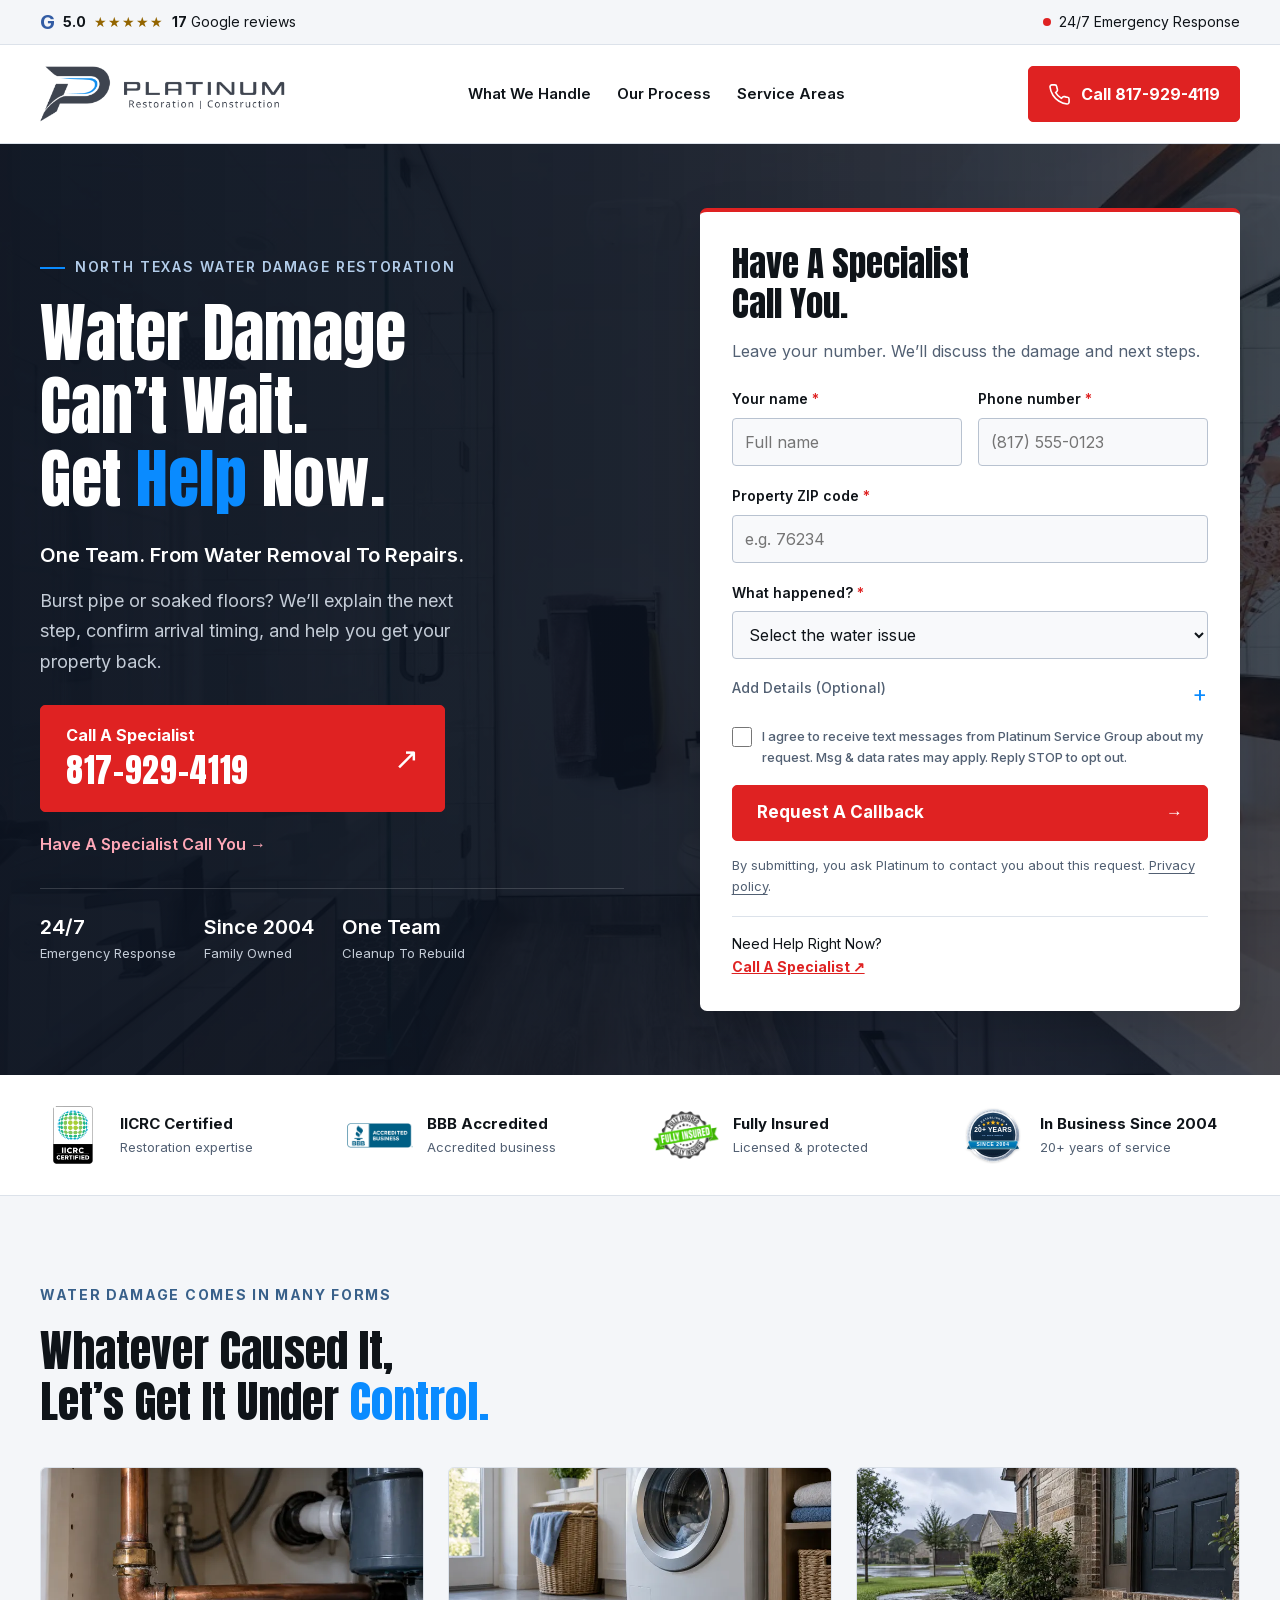
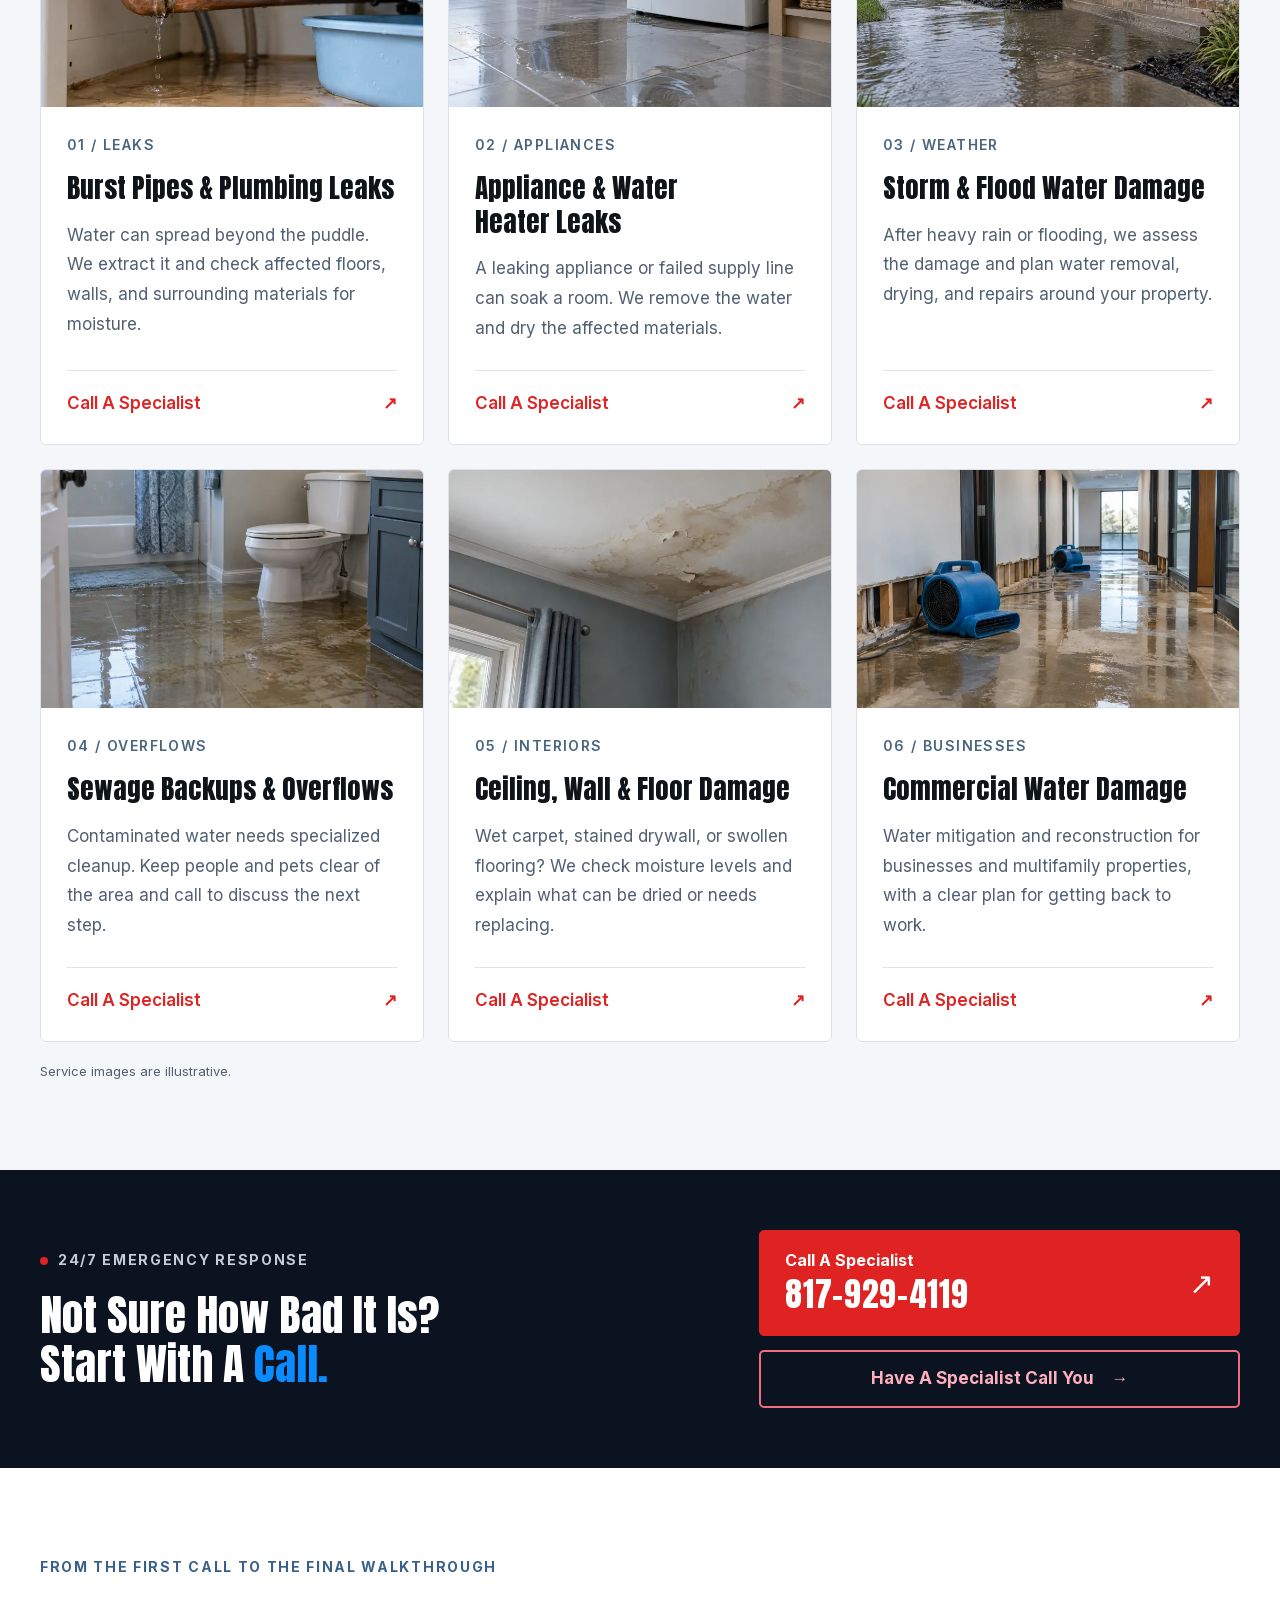
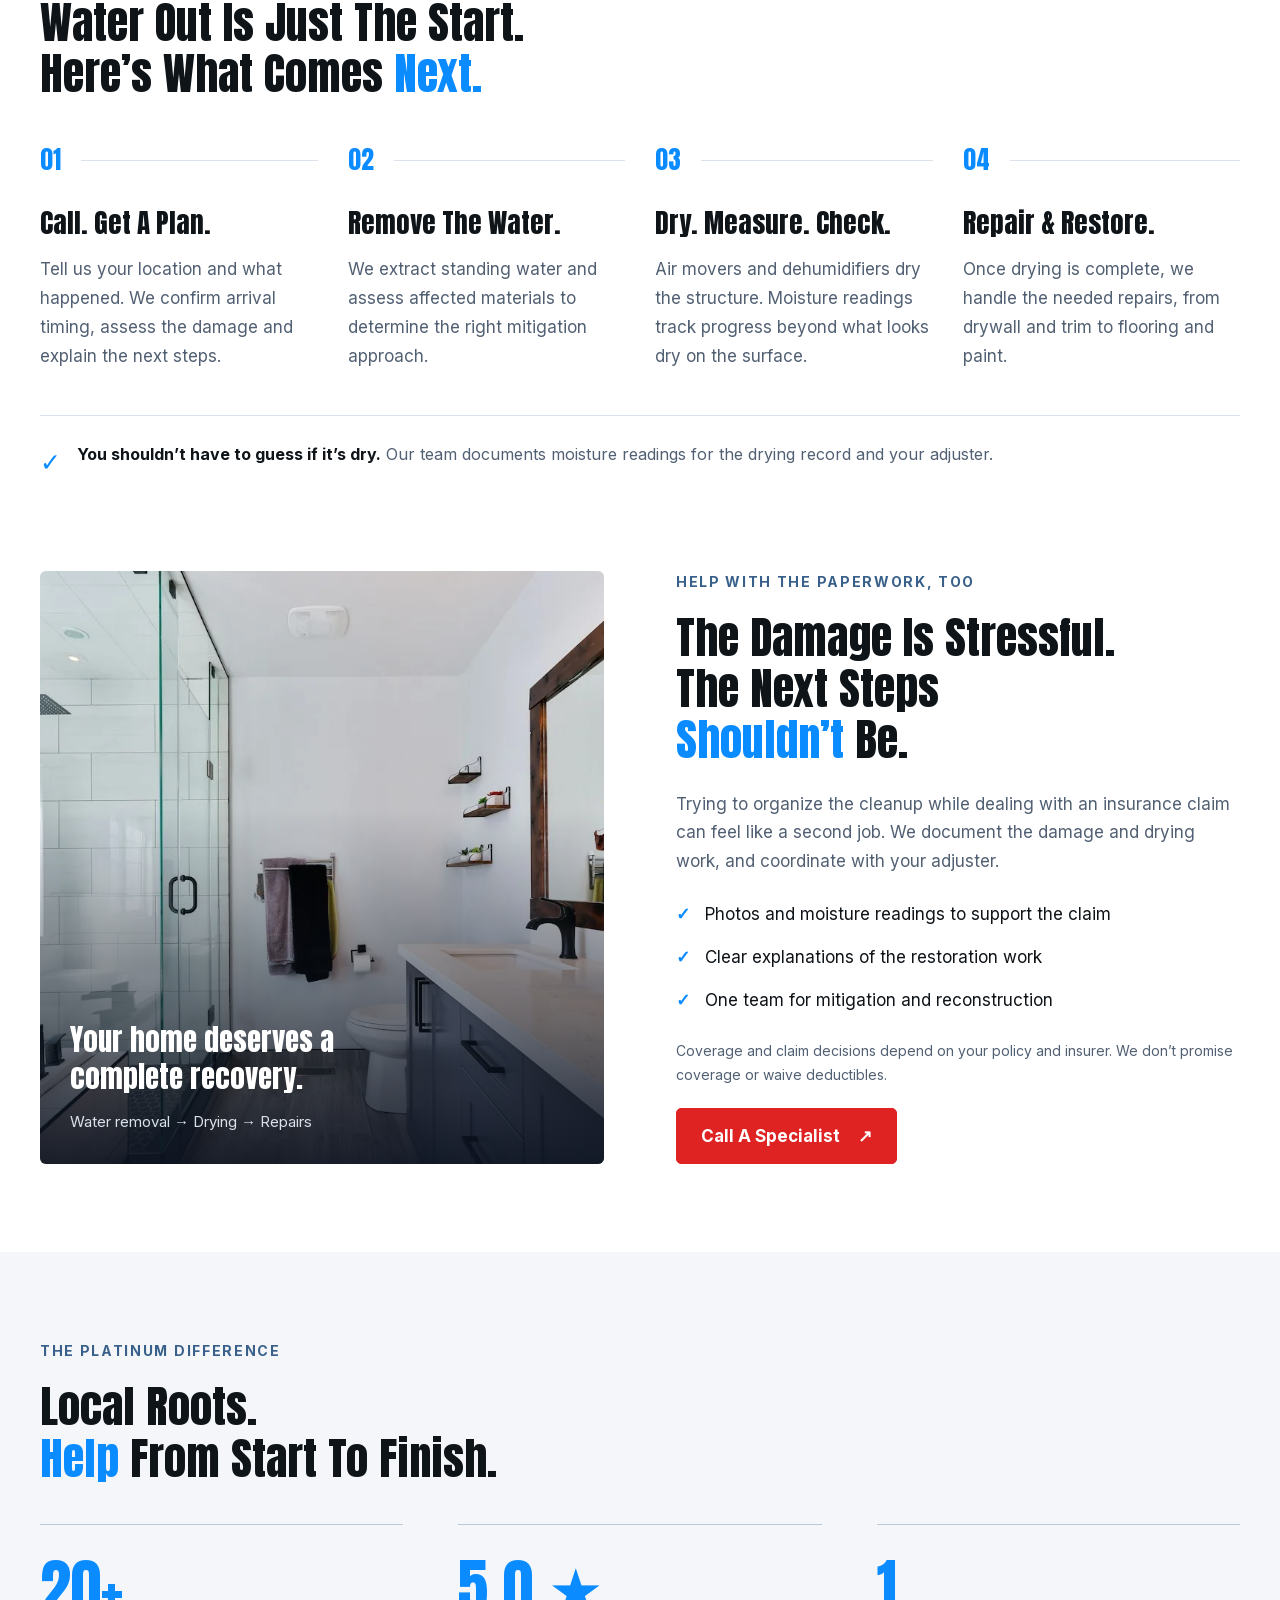
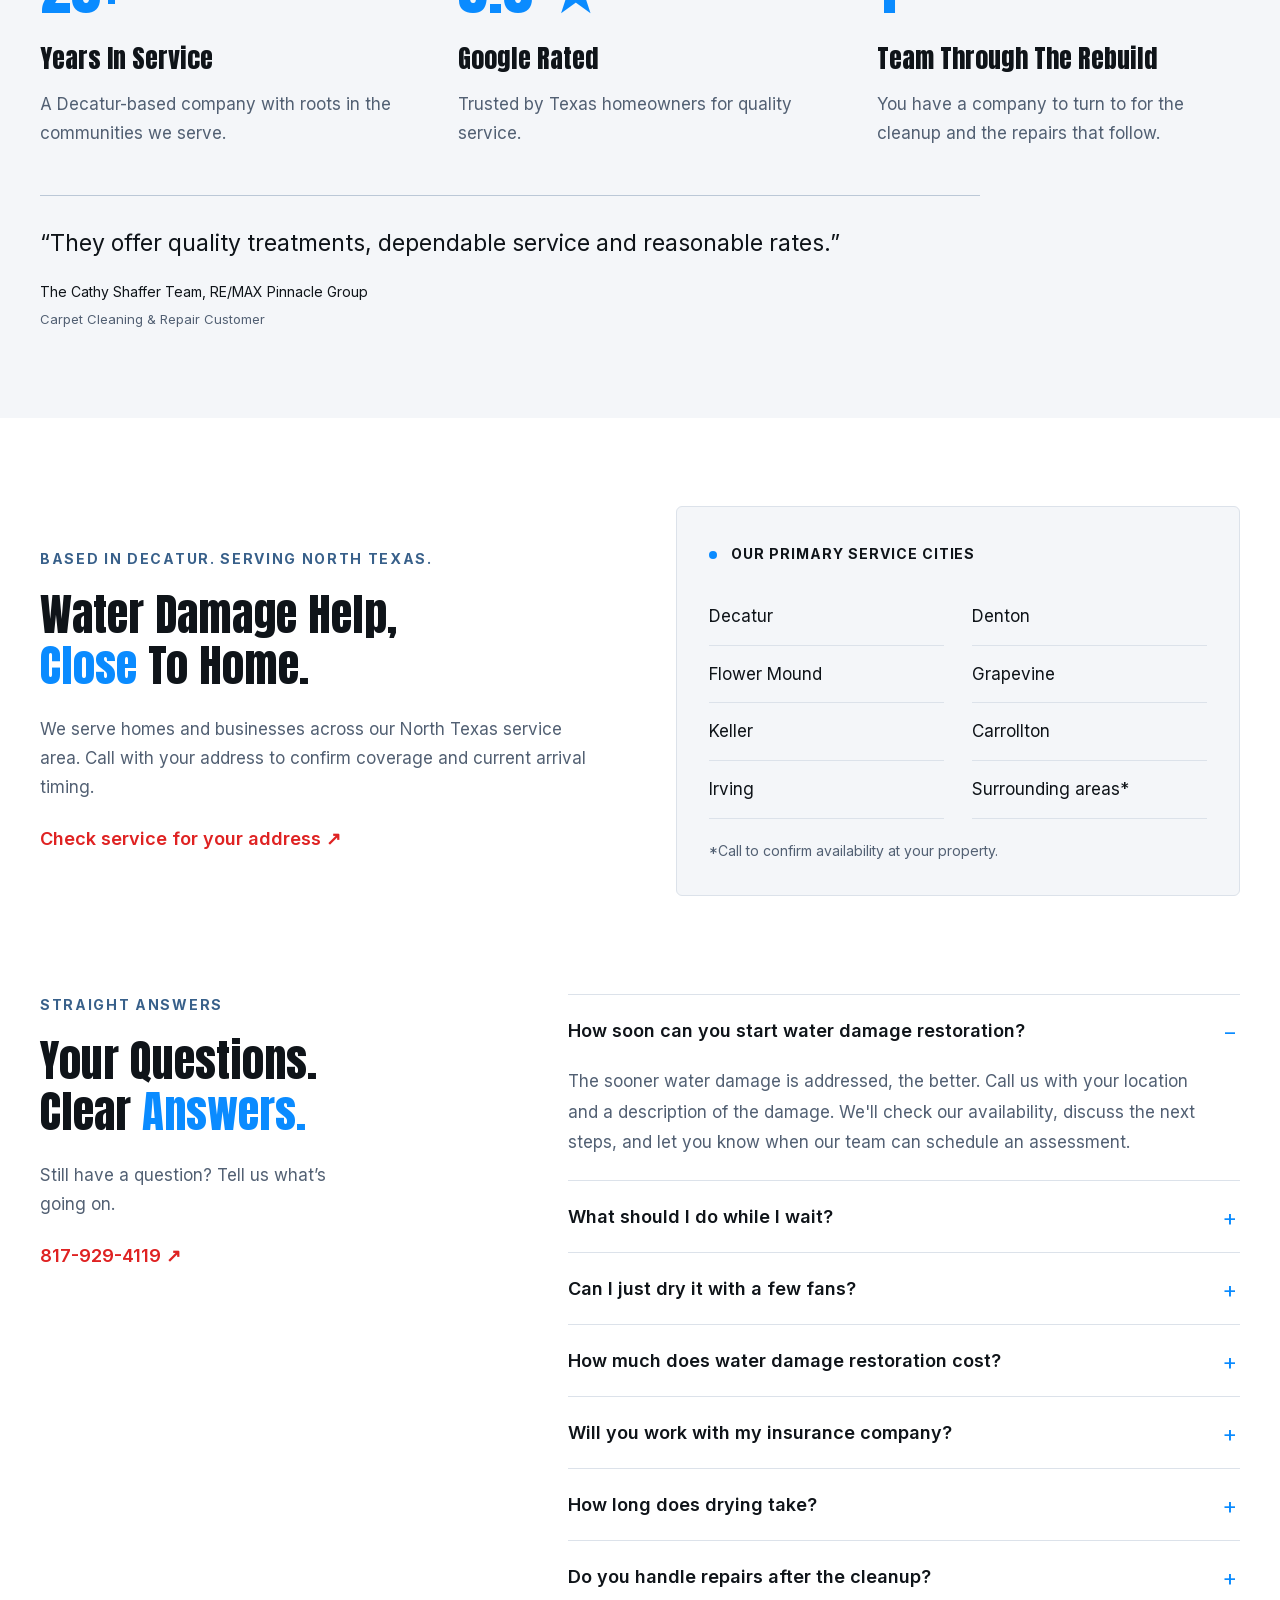
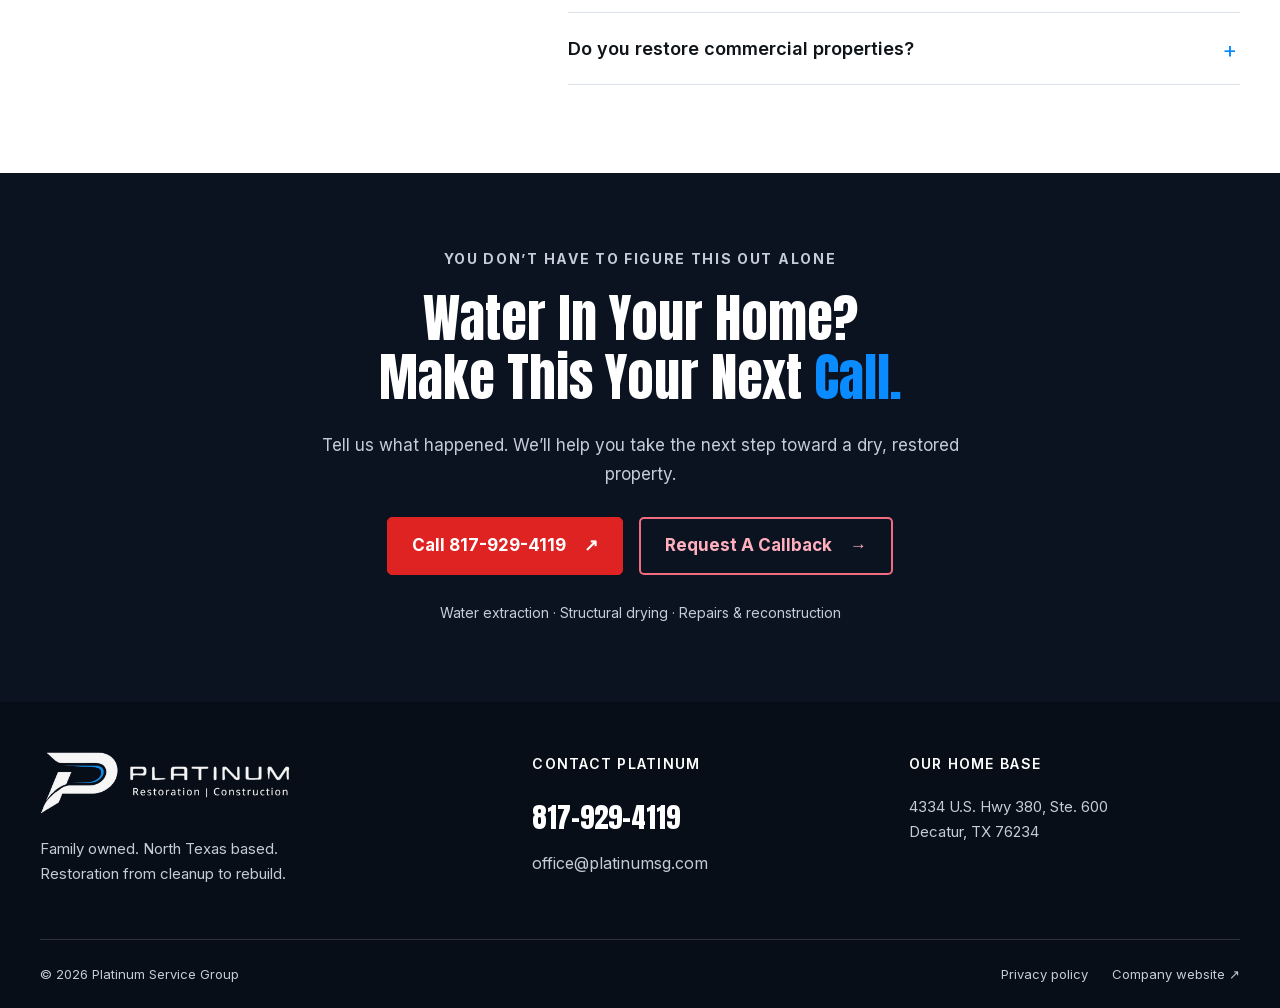
==== commit efa6a0f6: "frontend changings" ====
--- a/index.html
+++ b/index.html
@@ -282,6 +282,19 @@
                     rows="2"
                   ></textarea>
                 </details>
+                <div class="sms-consent">
+                  <input
+                    id="sms_consent"
+                    name="sms_consent"
+                    type="checkbox"
+                    value="yes"
+                  />
+                  <label for="sms_consent"
+                    >I agree to receive text messages from Platinum Service
+                    Group about my request. Msg &amp; data rates may apply.
+                    Reply STOP to opt out.</label
+                  >
+                </div>
                 <button class="button submit" type="submit">
                   Request A Callback <span aria-hidden="true">→</span>
                 </button>
--- a/styles.css
+++ b/styles.css
@@ -445,6 +445,30 @@
 .optional-details textarea {
   margin-bottom: 0;
 }
+.sms-consent {
+  display: flex;
+  align-items: flex-start;
+  gap: 10px;
+  margin-bottom: 18px;
+}
+.sms-consent input {
+  flex: none;
+  width: 20px;
+  height: 20px;
+  min-height: 0;
+  margin: 1px 0 0;
+  padding: 0;
+  accent-color: var(--red);
+  cursor: pointer;
+}
+.sms-consent label {
+  font-size: 13px;
+  font-weight: 500;
+  line-height: 1.55;
+  color: var(--muted);
+  margin: 0;
+  cursor: pointer;
+}
 .submit {
   width: 100%;
   justify-content: space-between;
